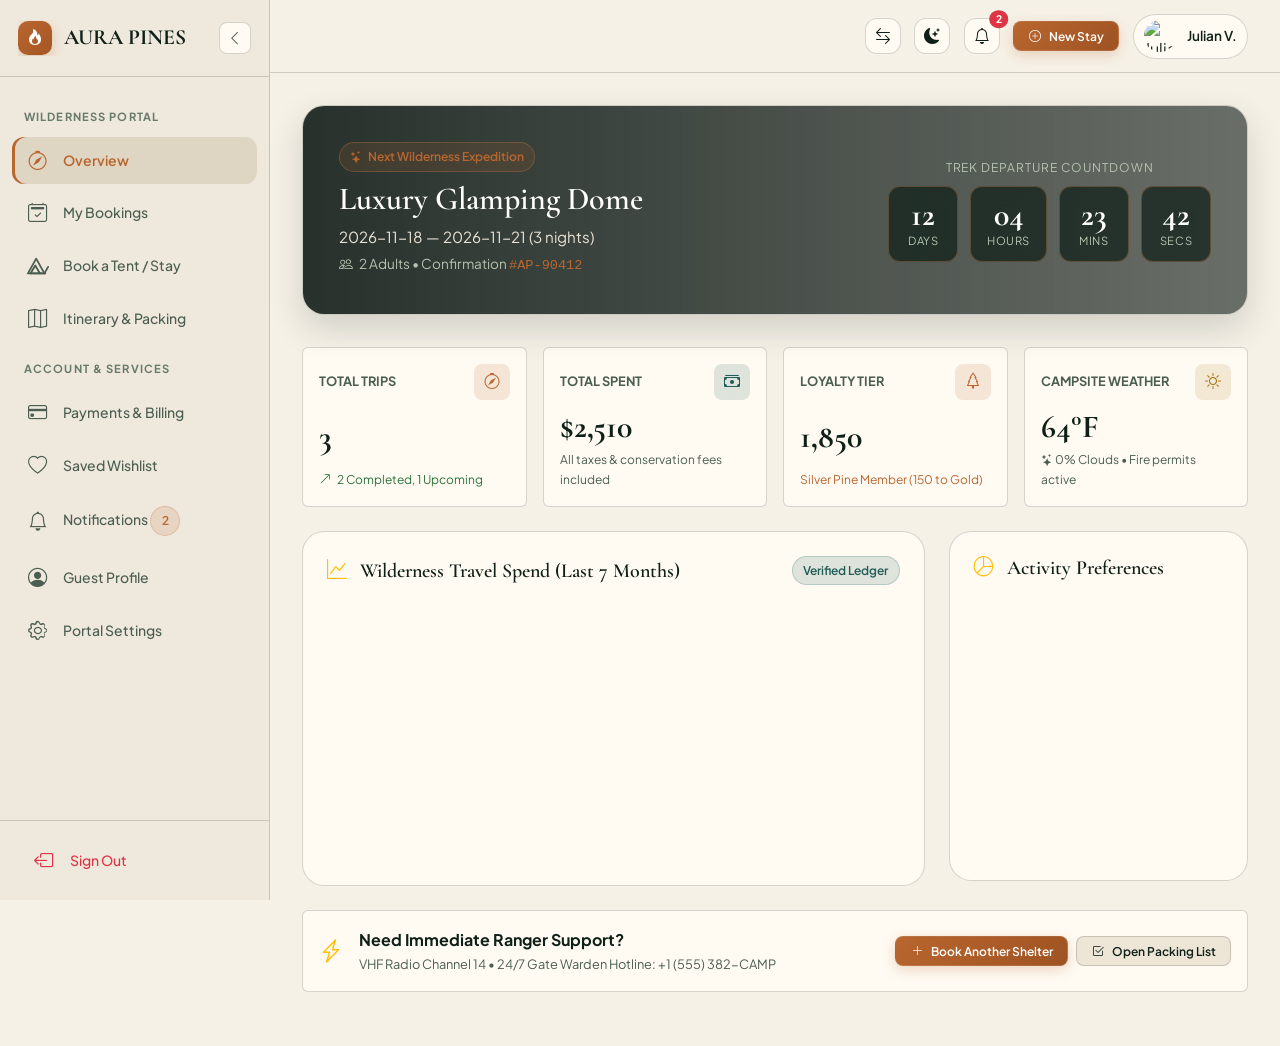
==== dashboard.html @ 2137d822 "first commit" ====
<!DOCTYPE html>
<html lang="en" data-theme="light" dir="ltr">
<head>
  <meta charset="UTF-8">
  <meta name="viewport" content="width=device-width, initial-scale=1.0">
  <title>Guest Portal Dashboard | AURA PINES</title>
  <meta name="description" content="Manage your camp bookings, view real-time campsite weather, customize day-by-day itineraries, track payments and packing checklists.">
  <meta property="og:title" content="Guest Portal Dashboard - AURA PINES">

  <!-- Bootstrap 5.3.3 CSS -->
  <link href="https://cdn.jsdelivr.net/npm/bootstrap@5.3.3/dist/css/bootstrap.min.css" rel="stylesheet">
  <!-- Bootstrap Icons -->
  <link rel="stylesheet" href="https://cdn.jsdelivr.net/npm/bootstrap-icons@1.11.3/font/bootstrap-icons.min.css">
  
  <!-- Chart.js CDN -->
  <script src="https://cdn.jsdelivr.net/npm/chart.js"></script>

  <!-- Custom CSS -->
  <link rel="stylesheet" href="assets/css/variables.css">
  <link rel="stylesheet" href="assets/css/style.css">
  <link rel="stylesheet" href="assets/css/dashboard.css">
</head>
<body>

  <div class="dashboard-layout">
    
    <!-- SIDEBAR -->
    <aside class="dashboard-sidebar" id="dashboardSidebar">
      <div class="sidebar-header">
        <a href="index.html" class="sidebar-brand" title="AURA PINES Wilderness Resort">
          <div class="brand-icon" style="width: 34px; height: 34px; font-size: 1rem; flex-shrink: 0;"><i class="bi bi-fire"></i></div>
          <span>AURA PINES</span>
        </a>
        <div class="d-flex align-items-center gap-1">
          <button class="sidebar-toggle-btn d-none d-lg-flex" id="sidebarToggleBtn" aria-label="Collapse side pane" title="Collapse side pane (Ctrl+B)">
            <i class="bi bi-chevron-left"></i>
          </button>
          <button class="icon-btn-toggle d-lg-none sidebar-mobile-close-btn" aria-label="Close sidebar" title="Close menu" style="width: 32px; height: 32px;">
            <i class="bi bi-x-lg"></i>
          </button>
        </div>
      </div>

      <nav class="sidebar-nav" aria-label="Dashboard navigation">
        <div class="nav-category-label">Wilderness Portal</div>
        <a href="#overview" class="sidebar-link active" data-tab="overview" data-tooltip="Overview">
          <i class="bi bi-compass"></i>
          <span>Overview</span>
        </a>
        <a href="#bookings" class="sidebar-link" data-tab="bookings" data-tooltip="My Bookings">
          <i class="bi bi-calendar2-check"></i>
          <span>My Bookings</span>
        </a>
        <a href="#book-stay" class="sidebar-link" data-tab="book-stay" data-tooltip="Book a Tent / Stay">
          <i class="bi bi-tent"></i>
          <span>Book a Tent / Stay</span>
        </a>
        <a href="#itinerary" class="sidebar-link" data-tab="itinerary" data-tooltip="Itinerary & Packing">
          <i class="bi bi-map"></i>
          <span>Itinerary & Packing</span>
        </a>

        <div class="nav-category-label">Account & Services</div>
        <a href="#payments" class="sidebar-link" data-tab="payments" data-tooltip="Payments & Billing">
          <i class="bi bi-credit-card"></i>
          <span>Payments & Billing</span>
        </a>
        <a href="#wishlist" class="sidebar-link" data-tab="wishlist" data-tooltip="Saved Wishlist">
          <i class="bi bi-heart"></i>
          <span>Saved Wishlist</span>
        </a>
        <a href="#notifications" class="sidebar-link" data-tab="notifications" data-tooltip="Notifications">
          <i class="bi bi-bell"></i>
          <span>Notifications <span class="camp-badge badge-ember ms-auto notif-badge-count">2</span></span>
        </a>
        <a href="#profile" class="sidebar-link" data-tab="profile" data-tooltip="Guest Profile">
          <i class="bi bi-person-circle"></i>
          <span>Guest Profile</span>
        </a>
        <a href="#settings" class="sidebar-link" data-tab="settings" data-tooltip="Portal Settings">
          <i class="bi bi-gear"></i>
          <span>Portal Settings</span>
        </a>
      </nav>

      <div class="sidebar-footer">
        <a href="login.html" class="sidebar-link text-danger" data-tooltip="Sign Out" onclick="if(window.CampStore){window.CampStore.logout();}">
          <i class="bi bi-box-arrow-left"></i>
          <span>Sign Out</span>
        </a>
      </div>
    </aside>

    <!-- Mobile Backdrop Overlay -->
    <div class="sidebar-backdrop d-lg-none" id="sidebarBackdrop"></div>

    <!-- MAIN CONTENT WRAPPER -->
    <div class="dashboard-main">
      
      <!-- TOPBAR -->
      <header class="dashboard-topbar">
        <div class="d-flex align-items-center gap-3">
          <button class="icon-btn-toggle d-lg-none dashboard-mobile-menu-btn" aria-label="Open sidebar menu">
            <i class="bi bi-list"></i>
          </button>
        </div>

        <div class="topbar-actions">
          <button class="icon-btn-toggle rtl-toggle-btn" title="Toggle RTL layout" aria-label="Toggle text direction" style="width: 36px; height: 36px;">
            <i class="bi bi-arrow-left-right"></i>
          </button>
          <button class="icon-btn-toggle theme-toggle-btn" title="Toggle light/dark theme" aria-label="Toggle light or dark theme" style="width: 36px; height: 36px;">
            <i class="bi bi-moon-stars-fill"></i>
          </button>
          <!-- Notifications Popover Dropdown -->
          <div class="topbar-notif-wrapper position-relative">
            <button type="button" class="icon-btn-toggle position-relative" id="topbarNotifBtn" aria-label="Toggle notifications popover" aria-expanded="false" title="Notifications" style="width: 36px; height: 36px;">
              <i class="bi bi-bell"></i>
              <span class="position-absolute top-0 start-100 translate-middle badge rounded-pill bg-danger notif-badge-count" style="font-size: 0.65rem;">2</span>
            </button>

            <!-- Notifications Dropdown Popover Card -->
            <div class="topbar-notif-dropdown" id="topbarNotifDropdown" role="menu" aria-label="Notifications Popover">
              <div class="topbar-notif-header">
                <div class="d-flex align-items-center gap-2">
                  <i class="bi bi-bell text-warning"></i>
                  <strong>Notifications</strong>
                  <span class="badge rounded-pill bg-danger notif-badge-count" style="font-size: 0.65rem;">2</span>
                </div>
                <button type="button" class="topbar-notif-mark-read-btn" id="topbarMarkAllReadBtn" title="Mark all notifications as read">
                  <i class="bi bi-check2-all"></i> Mark read
                </button>
              </div>
              <div class="topbar-notif-body" id="topbarNotifList">
                <!-- Dynamically populated via renderNotifications() -->
              </div>
              <div class="topbar-notif-footer">
                <a href="#notifications" id="topbarViewAllNotifsLink" class="topbar-notif-view-all">
                  <span>View full page alerts</span>
                  <i class="bi bi-arrow-right"></i>
                </a>
              </div>
            </div>
          </div>
          <a href="booking.html" class="btn-camp btn-camp-primary btn-sm d-none d-sm-inline-flex">
            <i class="bi bi-plus-circle"></i> New Stay
          </a>
          
          <div class="user-profile-badge" onclick="document.querySelector('[data-tab=\'profile\']').click();">
            <img src="https://images.unsplash.com/photo-1535713875002-d1d0cf377fde?auto=format&fit=crop&w=150&q=80" alt="Julian Vance">
            <span class="d-none d-md-inline" style="font-size: 0.85rem; font-weight: 600;">Julian V.</span>
          </div>
        </div>
      </header>

      <!-- CONTENT BODY -->
      <main class="dashboard-content-body">
        
        <!-- ========================================== -->
        <!-- TAB 1: OVERVIEW -->
        <!-- ========================================== -->
        <section class="dashboard-tab-panel" id="tab-overview">
          <!-- Upcoming Trip Banner with Countdown (ANIMATED MOVING BACKGROUND) -->
          <div class="trip-countdown-card">
            <div class="hero-bg-animated hero-bg-zoom" style="background-image: url('https://images.unsplash.com/photo-1510312305653-8ed496efae75?auto=format&fit=crop&w=1400&q=80');"></div>
            <div class="trip-countdown-inner">
              <div>
                <span class="camp-badge badge-ember mb-2"><i class="bi bi-stars"></i> Next Wilderness Expedition</span>
                <h2 id="upcomingTripTitle" style="font-family: var(--font-serif); font-size: 2rem; color: #FFF; margin-bottom: 0.35rem;">Luxury Glamping Dome</h2>
                <div id="upcomingTripDates" style="font-size: 0.95rem; color: var(--text-secondary); margin-bottom: 0.25rem;">
                  <i class="bi bi-calendar3 me-1"></i> Nov 18, 2026 — Nov 21, 2026 (3 nights)
                </div>
                <div class="text-muted" style="font-size: 0.85rem; color: #B5C3B0 !important;">
                  <i class="bi bi-people me-1"></i> <span id="upcomingTripGuests">2 Adults</span> • Confirmation <span style="color: var(--accent-primary); font-family: monospace;">#AP-90412</span>
                </div>
              </div>

              <!-- Live Countdown -->
              <div>
                <div class="text-muted" style="font-size: 0.75rem; text-transform: uppercase; color: #B5C3B0 !important; margin-bottom: 0.5rem; letter-spacing: 0.08em; text-align: center;">Trek Departure Countdown</div>
                <div class="countdown-timer-units">
                  <div class="countdown-box">
                    <div class="val" id="cdDays">12</div>
                    <div class="unit">Days</div>
                  </div>
                  <div class="countdown-box">
                    <div class="val" id="cdHours">04</div>
                    <div class="unit">Hours</div>
                  </div>
                  <div class="countdown-box">
                    <div class="val" id="cdMins">23</div>
                    <div class="unit">Mins</div>
                  </div>
                  <div class="countdown-box">
                    <div class="val" id="cdSecs">45</div>
                    <div class="unit">Secs</div>
                  </div>
                </div>
              </div>
            </div>
          </div>

          <!-- Metric Stat Cards -->
          <div class="row g-3 mb-4">
            <div class="col-xl-3 col-sm-6">
              <div class="h-100 p-3 rounded d-flex flex-column justify-content-between" style="background: var(--bg-surface); border: 1px solid var(--border-color); min-height: 124px;">
                <div class="d-flex justify-content-between align-items-center mb-2">
                  <span style="font-size: 0.8rem; color: var(--text-muted); text-transform: uppercase; font-weight: 700;">Total Trips</span>
                  <div style="width: 36px; height: 36px; border-radius: 8px; background: var(--accent-subtle); color: var(--accent-primary); display: flex; align-items: center; justify-content: center;"><i class="bi bi-compass"></i></div>
                </div>
                <div style="font-family: var(--font-serif); font-size: 2rem; font-weight: 700; line-height: 1.2; margin-bottom: 0.25rem;" id="dashTotalTrips">3</div>
                <div style="font-size: 0.75rem; color: var(--state-success);"><i class="bi bi-arrow-up-right me-1"></i> 2 Completed, 1 Upcoming</div>
              </div>
            </div>

            <div class="col-xl-3 col-sm-6">
              <div class="h-100 p-3 rounded d-flex flex-column justify-content-between" style="background: var(--bg-surface); border: 1px solid var(--border-color); min-height: 124px;">
                <div class="d-flex justify-content-between align-items-center mb-2">
                  <span style="font-size: 0.8rem; color: var(--text-muted); text-transform: uppercase; font-weight: 700;">Total Spent</span>
                  <div style="width: 36px; height: 36px; border-radius: 8px; background: var(--accent-secondary-subtle); color: var(--accent-secondary); display: flex; align-items: center; justify-content: center;"><i class="bi bi-cash-stack"></i></div>
                </div>
                <div style="font-family: var(--font-serif); font-size: 2rem; font-weight: 700; line-height: 1.2; margin-bottom: 0.25rem;" id="dashTotalSpent">$2,510</div>
                <div style="font-size: 0.75rem; color: var(--text-muted);">All taxes & conservation fees included</div>
              </div>
            </div>

            <div class="col-xl-3 col-sm-6">
              <div class="h-100 p-3 rounded d-flex flex-column justify-content-between" style="background: var(--bg-surface); border: 1px solid var(--border-color); min-height: 124px;">
                <div class="d-flex justify-content-between align-items-center mb-2">
                  <span style="font-size: 0.8rem; color: var(--text-muted); text-transform: uppercase; font-weight: 700;">Loyalty Tier</span>
                  <div style="width: 36px; height: 36px; border-radius: 8px; background: var(--accent-subtle); color: var(--accent-primary); display: flex; align-items: center; justify-content: center;"><i class="bi bi-tree"></i></div>
                </div>
                <div style="font-family: var(--font-serif); font-size: 2rem; font-weight: 700; line-height: 1.2; margin-bottom: 0.25rem;" id="dashLoyaltyPoints">1,850</div>
                <div style="font-size: 0.75rem; color: var(--accent-primary);">Silver Pine Member (150 to Gold)</div>
              </div>
            </div>

            <div class="col-xl-3 col-sm-6">
              <div class="h-100 p-3 rounded d-flex flex-column justify-content-between" style="background: var(--bg-surface); border: 1px solid var(--border-color); min-height: 124px;">
                <div class="d-flex justify-content-between align-items-center mb-2">
                  <span style="font-size: 0.8rem; color: var(--text-muted); text-transform: uppercase; font-weight: 700;">Campsite Weather</span>
                  <div style="width: 36px; height: 36px; border-radius: 8px; background: var(--state-warning-bg); color: var(--state-warning); display: flex; align-items: center; justify-content: center;"><i class="bi bi-sun"></i></div>
                </div>
                <div style="font-family: var(--font-serif); font-size: 2rem; font-weight: 700; line-height: 1.2; margin-bottom: 0.25rem;">64°F</div>
                <div style="font-size: 0.75rem; color: var(--text-muted);"><i class="bi bi-stars"></i> 0% Clouds • Fire permits active</div>
              </div>
            </div>
          </div>

          <!-- Charts Row -->
          <div class="row g-4 mb-4">
            <div class="col-lg-8">
              <div class="card p-4" style="background: var(--bg-surface); border: 1px solid var(--border-color); border-radius: var(--radius-xl);">
                <div class="d-flex justify-content-between align-items-center mb-3">
                  <h4 style="margin: 0; font-family: var(--font-serif); font-size: 1.25rem;"><i class="bi bi-graph-up me-2 text-warning"></i> Wilderness Travel Spend (Last 7 Months)</h4>
                  <span class="camp-badge badge-teal">Verified Ledger</span>
                </div>
                <div style="position: relative; height: 260px;">
                  <canvas id="spendTrendChart"></canvas>
                </div>
              </div>
            </div>

            <div class="col-lg-4">
              <div class="card p-4" style="background: var(--bg-surface); border: 1px solid var(--border-color); border-radius: var(--radius-xl);">
                <div class="d-flex justify-content-between align-items-center mb-3">
                  <h4 style="margin: 0; font-family: var(--font-serif); font-size: 1.25rem;"><i class="bi bi-pie-chart me-2 text-warning"></i> Activity Preferences</h4>
                </div>
                <div style="position: relative; height: 260px;">
                  <canvas id="activityCategoryChart"></canvas>
                </div>
              </div>
            </div>
          </div>

          <!-- Quick Actions Bar -->
          <div class="ranger-support-card p-3 rounded mb-4 d-flex justify-content-between align-items-center flex-wrap gap-3" style="background: var(--bg-surface); border: 1px solid var(--border-color);">
            <div class="d-flex align-items-center gap-3">
              <i class="bi bi-lightning-charge text-warning" style="font-size: 1.5rem; flex-shrink: 0;"></i>
              <div>
                <strong>Need Immediate Ranger Support?</strong>
                <div style="font-size: 0.8rem; color: var(--text-muted);">VHF Radio Channel 14 • 24/7 Gate Warden Hotline: +1 (555) 382-CAMP</div>
              </div>
            </div>
            <div class="ranger-support-actions d-flex flex-wrap gap-2">
              <a href="booking.html" class="btn-camp btn-camp-primary btn-sm"><i class="bi bi-plus-lg"></i> Book Another Shelter</a>
              <button class="btn-camp btn-camp-secondary btn-sm" onclick="document.querySelector('[data-tab=\'itinerary\']').click();"><i class="bi bi-check2-square"></i> Open Packing List</button>
            </div>
          </div>
        </section>

        <!-- ========================================== -->
        <!-- TAB 2: MY BOOKINGS -->
        <!-- ========================================== -->
        <section class="dashboard-tab-panel" id="tab-bookings" style="display: none;">
          <div class="d-flex justify-content-between align-items-center flex-wrap gap-3 mb-4">
            <div>
              <h3 style="font-family: var(--font-serif); margin-bottom: 0.25rem;">Wilderness Reservations</h3>
              <p style="color: var(--text-muted); font-size: 0.85rem; margin: 0;">Search, inspect, modify dates or download official tax invoices.</p>
            </div>
            <a href="booking.html" class="btn-camp btn-camp-primary btn-sm">
              <i class="bi bi-plus-circle"></i> Reserve New Stay
            </a>
          </div>

          <!-- Filter Toolbar -->
          <div class="p-3 mb-4 rounded d-flex justify-content-between align-items-center flex-wrap gap-3" style="background: var(--bg-surface); border: 1px solid var(--border-color);">
            <div class="d-flex gap-2 align-items-center flex-grow-1" style="max-width: 400px;">
              <input type="text" id="bookingSearchInput" class="search-field-input" placeholder="Search by Booking ID or Stay name...">
            </div>
            <div class="d-flex align-items-center gap-2">
              <label for="bookingStatusFilter" style="font-size: 0.8rem; color: var(--text-muted);">Status:</label>
              <select id="bookingStatusFilter" class="search-field-input" style="width: auto;">
                <option value="all">All Statuses</option>
                <option value="Upcoming">Upcoming</option>
                <option value="Confirmed">Confirmed</option>
                <option value="Completed">Completed</option>
                <option value="Cancelled">Cancelled</option>
              </select>
            </div>
          </div>

          <!-- Table Container -->
          <div class="camp-table-wrapper camp-table-responsive">
            <table class="camp-data-table">
              <thead>
                <tr>
                  <th>Booking ID</th>
                  <th>Stay & Shelter</th>
                  <th>Dates</th>
                  <th>Amount</th>
                  <th>Status</th>
                  <th>Actions</th>
                </tr>
              </thead>
              <tbody id="bookingsTableBody">
                <!-- Dynamically populated from LocalStorage via dashboard.js -->
              </tbody>
            </table>
          </div>
        </section>

        <!-- ========================================== -->
        <!-- TAB 3: BOOK A TENT / STAY (INLINE CATALOG) -->
        <!-- ========================================== -->
        <section class="dashboard-tab-panel" id="tab-book-stay" style="display: none;">
          <div class="mb-4">
            <h3 style="font-family: var(--font-serif); margin-bottom: 0.25rem;">Book a Tent or Wilderness Activity</h3>
            <p style="color: var(--text-muted); font-size: 0.85rem;">Reserve directly within your guest portal with instant account association.</p>
          </div>

          <div class="row g-4">
            <div class="col-md-6 col-lg-4">
              <div class="camp-card h-100">
                <div class="camp-card-media">
                  <img src="https://images.unsplash.com/photo-1587061949409-02df41d5e562?auto=format&fit=crop&w=800&q=80" alt="Glamping Dome" width="800" height="500" loading="lazy" decoding="async">
                </div>
                <div class="camp-card-body">
                  <div class="camp-card-top-bar">
                    <span class="camp-badge badge-ember card-badge-top">Top Stargazing</span>
                  </div>
                  <h4 class="camp-card-title">Luxury Glamping Dome</h4>
                  <p class="camp-card-desc">Clear celestial ceiling, heated mattress, ensuite washroom.</p>
                  <div class="camp-card-footer mt-auto">
                    <div class="price-tag">
                      <span class="price-tag-value">$280</span>
                      <span class="price-tag-period">per night</span>
                    </div>
                    <a href="booking.html?stayType=glamping-dome" class="btn-camp btn-camp-primary btn-sm w-100">Instant Book</a>
                  </div>
                </div>
              </div>
            </div>

            <div class="col-md-6 col-lg-4">
              <div class="camp-card h-100">
                <div class="camp-card-media">
                  <img src="https://images.unsplash.com/photo-1520250497591-112f2f40a3f4?auto=format&fit=crop&w=800&q=80" alt="Treehouse" width="800" height="500" loading="lazy" decoding="async">
                </div>
                <div class="camp-card-body">
                  <div class="camp-card-top-bar">
                    <span class="camp-badge badge-teal card-badge-top">Elevated Luxury</span>
                  </div>
                  <h4 class="camp-card-title">Canopy Pine Treehouse</h4>
                  <p class="camp-card-desc">Perched 22 feet above forest floor with private cedar soak tub.</p>
                  <div class="camp-card-footer mt-auto">
                    <div class="price-tag">
                      <span class="price-tag-value">$380</span>
                      <span class="price-tag-period">per night</span>
                    </div>
                    <a href="booking.html?stayType=treehouse" class="btn-camp btn-camp-primary btn-sm w-100">Instant Book</a>
                  </div>
                </div>
              </div>
            </div>

            <div class="col-md-6 col-lg-4">
              <div class="camp-card h-100">
                <div class="camp-card-media">
                  <img src="https://images.unsplash.com/photo-1496545672447-f699b503d270?auto=format&fit=crop&w=800&q=80" alt="Safari Tent" width="800" height="500" loading="lazy" decoding="async">
                </div>
                <div class="camp-card-body">
                  <div class="camp-card-top-bar">
                    <span class="camp-badge badge-teal card-badge-top">Classic</span>
                  </div>
                  <h4 class="camp-card-title">Safari Canvas Tent</h4>
                  <p class="camp-card-desc">Elevated cedar deck, wool rugs, queen bed, private fire pit.</p>
                  <div class="camp-card-footer mt-auto">
                    <div class="price-tag">
                      <span class="price-tag-value">$175</span>
                      <span class="price-tag-period">per night</span>
                    </div>
                    <a href="booking.html?stayType=safari-tent" class="btn-camp btn-camp-primary btn-sm w-100">Instant Book</a>
                  </div>
                </div>
              </div>
            </div>
          </div>
        </section>

        <!-- ========================================== -->
        <!-- TAB 4: ITINERARY & PACKING CHECKLIST -->
        <!-- ========================================== -->
        <section class="dashboard-tab-panel" id="tab-itinerary" style="display: none;">
          <div class="d-flex justify-content-between align-items-center flex-wrap gap-3 mb-4">
            <div>
              <h3 style="font-family: var(--font-serif); margin-bottom: 0.25rem;">Trip Itinerary & Packing Checklist</h3>
              <p style="color: var(--text-muted); font-size: 0.85rem; margin: 0;">Interactive schedule for Reservation #AP-90412. Reorder activities, check off packing items.</p>
            </div>
            <button id="btnPrintItinerary" class="btn-camp btn-camp-secondary btn-sm">
              <i class="bi bi-printer"></i> Print / Export Itinerary
            </button>
          </div>

          <div class="row g-4">
            <!-- Left: Interactive Day-by-Day Timeline -->
            <div class="col-lg-7">
              <h4 style="font-size: 1.15rem; margin-bottom: 1rem;"><i class="bi bi-calendar3 me-2 text-warning"></i> Day-by-Day Wilderness Schedule</h4>
              <div id="dashboardItineraryContainer">
                <!-- Dynamically populated from LocalStorage via dashboard.js -->
              </div>
            </div>

            <!-- Right: Interactive Packing Checklist -->
            <div class="col-lg-5">
              <div class="card p-4" style="background: var(--bg-surface); border: 1px solid var(--border-color); border-radius: var(--radius-xl);">
                <div class="d-flex justify-content-between align-items-center mb-3">
                  <h4 style="margin: 0; font-size: 1.15rem;"><i class="bi bi-check2-all text-success me-1"></i> Gear & Packing List</h4>
                  <span class="camp-badge badge-teal">Saved Live</span>
                </div>
                <p style="font-size: 0.8rem; color: var(--text-muted); margin-bottom: 1rem;">Tap items to check them off as you pack. Check states persist in LocalStorage.</p>

                <div id="packingChecklistContainer" class="mb-3">
                  <!-- Checkboxes populated via JS -->
                </div>

                <!-- Add Custom Item Form -->
                <form id="addChecklistForm" class="d-flex gap-2">
                  <input type="text" id="newChecklistInput" placeholder="Add custom gear item..." class="search-field-input" style="font-size: 0.85rem;" required>
                  <select id="newChecklistCat" class="search-field-input" style="width: 100px; font-size: 0.85rem;">
                    <option value="Gear">Gear</option>
                    <option value="Clothing">Clothing</option>
                    <option value="Food">Food</option>
                  </select>
                  <button type="submit" class="btn-camp btn-camp-primary btn-sm" style="flex-shrink: 0;"><i class="bi bi-plus-lg"></i></button>
                </form>
              </div>
            </div>
          </div>
        </section>

        <!-- ========================================== -->
        <!-- TAB 5: PAYMENTS & BILLING -->
        <!-- ========================================== -->
        <section class="dashboard-tab-panel" id="tab-payments" style="display: none;">
          <div class="mb-4">
            <h3 style="font-family: var(--font-serif); margin-bottom: 0.25rem;">Payments & Transaction Ledger</h3>
            <p style="color: var(--text-muted); font-size: 0.85rem;">View payment receipts, manage saved payment cards, and verify balances.</p>
          </div>

          <div class="row g-3 g-md-4 mb-4">
            <div class="col-md-4">
              <div class="h-100 p-3 p-md-4 rounded d-flex flex-column justify-content-between" style="background: var(--bg-surface); border: 1px solid var(--border-color); min-height: 104px;">
                <span style="font-size: 0.775rem; color: var(--text-muted); text-transform: uppercase; font-weight: 700; letter-spacing: 0.05em;">Total Paid to Date</span>
                <div style="font-family: var(--font-serif); font-size: 1.85rem; font-weight: 700; color: var(--state-success); line-height: 1.2; display: flex; align-items: center; min-height: 2.25rem; margin-top: 0.35rem;">$2,510.00</div>
              </div>
            </div>
            <div class="col-md-4">
              <div class="h-100 p-3 p-md-4 rounded d-flex flex-column justify-content-between" style="background: var(--bg-surface); border: 1px solid var(--border-color); min-height: 104px;">
                <span style="font-size: 0.775rem; color: var(--text-muted); text-transform: uppercase; font-weight: 700; letter-spacing: 0.05em;">Outstanding Due Balance</span>
                <div style="font-family: var(--font-serif); font-size: 1.85rem; font-weight: 700; color: var(--text-primary); line-height: 1.2; display: flex; align-items: center; min-height: 2.25rem; margin-top: 0.35rem;">$0.00</div>
              </div>
            </div>
            <div class="col-md-4">
              <div class="h-100 p-3 p-md-4 rounded d-flex flex-column justify-content-between" style="background: var(--bg-surface); border: 1px solid var(--border-color); min-height: 104px;">
                <span style="font-size: 0.775rem; color: var(--text-muted); text-transform: uppercase; font-weight: 700; letter-spacing: 0.05em;">Refund Protection</span>
                <div class="d-flex align-items-center gap-2" style="font-family: var(--font-serif); font-size: 1.6rem; font-weight: 700; color: var(--state-success); line-height: 1.2; display: flex; align-items: center; min-height: 2.25rem; margin-top: 0.35rem;">
                  <i class="bi bi-shield-check text-success" style="font-size: 1.6rem;"></i> <span>Active Policy</span>
                </div>
              </div>
            </div>
          </div>

          <!-- Desktop & Tablet Transaction Ledger Table (>= 768px) -->
          <div class="camp-table-wrapper camp-table-responsive mb-4 d-none d-md-block">
            <table class="camp-data-table">
              <thead>
                <tr>
                  <th>Transaction ID</th>
                  <th>Date</th>
                  <th>Description</th>
                  <th>Payment Method</th>
                  <th>Amount</th>
                  <th>Status</th>
                  <th>Action</th>
                </tr>
              </thead>
              <tbody id="transactionsTableBody">
                <!-- Dynamically populated from JS -->
              </tbody>
            </table>
          </div>

          <!-- Mobile Responsive Transaction Ledger Cards (< 768px) -->
          <div class="d-md-none mb-4" id="transactionsMobileList">
            <!-- Dynamically populated from JS with full details -->
          </div>

          <!-- Saved Payment Methods -->
          <h4 style="font-size: 1.15rem; margin-bottom: 1rem;"><i class="bi bi-credit-card-2-front me-2 text-warning"></i> Saved Payment Methods</h4>
          <div class="row g-3">
            <div class="col-md-6 col-lg-4">
              <div class="h-100 p-3 rounded d-flex justify-content-between align-items-center" style="background: var(--bg-surface); border: 1px solid var(--border-color); min-height: 76px;">
                <div class="d-flex align-items-center gap-3">
                  <i class="bi bi-credit-card text-warning" style="font-size: 1.5rem;"></i>
                  <div>
                    <strong>Visa ending 4242</strong>
                    <div style="font-size: 0.75rem; color: var(--text-muted);">Expires 08/28 • Default</div>
                  </div>
                </div>
                <span class="camp-badge badge-teal">Primary</span>
              </div>
            </div>
            <div class="col-md-6 col-lg-4">
              <div class="h-100 p-3 rounded d-flex justify-content-between align-items-center" style="background: var(--bg-surface); border: 1px solid var(--border-color); min-height: 76px;">
                <div class="d-flex align-items-center gap-3">
                  <i class="bi bi-credit-card text-info" style="font-size: 1.5rem;"></i>
                  <div>
                    <strong>Mastercard ending 8812</strong>
                    <div style="font-size: 0.75rem; color: var(--text-muted);">Expires 11/27</div>
                  </div>
                </div>
                <button class="btn-camp btn-camp-ghost btn-sm" onclick="showToast('Demo card updated', 'info');"><i class="bi bi-trash"></i></button>
              </div>
            </div>
          </div>
        </section>

        <!-- ========================================== -->
        <!-- TAB 6: WISHLIST -->
        <!-- ========================================== -->
        <section class="dashboard-tab-panel" id="tab-wishlist" style="display: none;">
          <div class="mb-4">
            <h3 style="font-family: var(--font-serif); margin-bottom: 0.25rem;">Saved Wilderness Wishlist</h3>
            <p style="color: var(--text-muted); font-size: 0.85rem;">Stays and activities you've favorited for upcoming retreats.</p>
          </div>

          <div class="row g-4" id="dashboardWishlistGrid">
            <!-- Dynamically populated from JS -->
          </div>
        </section>

        <!-- ========================================== -->
        <!-- TAB 7: NOTIFICATIONS -->
        <!-- ========================================== -->
        <section class="dashboard-tab-panel" id="tab-notifications" style="display: none;">
          <div class="d-flex justify-content-between align-items-center flex-wrap gap-2 mb-4">
            <div>
              <h3 style="font-family: var(--font-serif); margin-bottom: 0.25rem;">Ranger Alerts & Camp Updates</h3>
              <p style="color: var(--text-muted); font-size: 0.85rem; margin: 0;">Stay informed about local weather forecasts, campfire gatherings, and trail safety.</p>
            </div>
            <button id="btnMarkAllNotifsRead" class="btn-camp btn-camp-secondary btn-sm">
              <i class="bi bi-check2-all"></i> Mark All as Read
            </button>
          </div>

          <div id="dashboardNotificationsList">
            <!-- Populated via JS -->
          </div>
        </section>

        <!-- ========================================== -->
        <!-- TAB 8: GUEST PROFILE -->
        <!-- ========================================== -->
        <section class="dashboard-tab-panel" id="tab-profile" style="display: none;">
          <div class="mb-4">
            <h3 style="font-family: var(--font-serif); margin-bottom: 0.25rem;">Guest Profile & Preferences</h3>
            <p style="color: var(--text-muted); font-size: 0.85rem;">Manage your contact details, dietary requirements, and wilderness emergency contacts.</p>
          </div>

          <div class="card p-4" style="background: var(--bg-surface); border: 1px solid var(--border-color); border-radius: var(--radius-xl); max-width: 720px;">
            <div class="d-flex align-items-center gap-3 mb-4 pb-3 border-bottom">
              <img src="https://images.unsplash.com/photo-1535713875002-d1d0cf377fde?auto=format&fit=crop&w=150&q=80" alt="Avatar" style="width: 64px; height: 64px; border-radius: 50%; object-fit: cover; border: 2px solid var(--accent-primary);">
              <div>
                <h4 style="margin: 0;">Julian Vance</h4>
                <div style="font-size: 0.8rem; color: var(--text-muted);">Silver Pine Member (1,850 Loyalty Points)</div>
              </div>
            </div>

            <form id="userProfileForm" novalidate>
              <div class="row g-3 mb-3">
                <div class="col-md-6">
                  <label for="profName" class="search-field-label mb-1">Full Legal Name</label>
                  <input type="text" id="profName" data-type="name" class="search-field-input" pattern="^[a-zA-ZÀ-ÿ\s'\-]{2,50}$" title="Letters and spaces only (no numbers or symbols)" autocomplete="name" required>
                </div>
                <div class="col-md-6">
                  <label for="profEmail" class="search-field-label mb-1">Email Address</label>
                  <input type="email" id="profEmail" data-type="email" class="search-field-input" autocomplete="email" required>
                </div>
              </div>

              <div class="row g-3 mb-3">
                <div class="col-md-6">
                  <label for="profPhone" class="search-field-label mb-1">Mobile Phone Number</label>
                  <input type="tel" id="profPhone" data-type="phone" class="search-field-input" pattern="^[\d+\s\-()]{7,20}$" title="Digits and phone symbols only (no letters)" autocomplete="tel" required>
                </div>
                <div class="col-md-6">
                  <label for="profEmer" class="search-field-label mb-1">Emergency Contact & Relationship</label>
                  <input type="text" id="profEmer" data-type="emergency" class="search-field-input" placeholder="Elena Vance (+1 555-902-1849)" title="Emergency contact name and phone number" required>
                </div>
              </div>

              <div class="mb-4">
                <label for="profDiet" class="search-field-label mb-1">Dietary Requirements / Allergies</label>
                <input type="text" id="profDiet" data-type="dietary" class="search-field-input" placeholder="e.g. Gluten-Free, Vegan, Dairy-Free" title="Dietary terms only (letters, spaces, hyphens, commas)">
              </div>

              <button type="submit" class="btn-camp btn-camp-primary">
                <i class="bi bi-save"></i> Save Profile Preferences
              </button>
            </form>
          </div>
        </section>

        <!-- ========================================== -->
        <!-- TAB 9: SETTINGS -->
        <!-- ========================================== -->
        <section class="dashboard-tab-panel" id="tab-settings" style="display: none;">
          <div class="mb-4">
            <h3 style="font-family: var(--font-serif); margin-bottom: 0.25rem;">Portal Preferences & Diagnostics</h3>
            <p style="color: var(--text-muted); font-size: 0.85rem;">Customize layout appearance, text direction, and local storage state.</p>
          </div>

          <div class="card p-4 mb-4" style="background: var(--bg-surface); border: 1px solid var(--border-color); border-radius: var(--radius-xl); max-width: 720px;">
            <h5 style="margin-bottom: 1rem;"><i class="bi bi-palette me-2 text-warning"></i> Display & Theme</h5>
            <div class="d-flex justify-content-between align-items-center py-2 border-bottom">
              <div>
                <strong>Theme Mode</strong>
                <div style="font-size: 0.8rem; color: var(--text-muted);">Toggle between Midnight Pine (Dark) and Warm Parchment (Light)</div>
              </div>
              <button class="btn-camp btn-camp-secondary btn-sm theme-toggle-btn">Toggle Theme</button>
            </div>

            <div class="d-flex justify-content-between align-items-center py-2 border-bottom">
              <div>
                <strong>Layout Direction (RTL)</strong>
                <div style="font-size: 0.8rem; color: var(--text-muted);">Switch between Left-to-Right and Right-to-Left (Arabic / Hebrew)</div>
              </div>
              <button class="btn-camp btn-camp-secondary btn-sm rtl-toggle-btn"><i class="bi bi-arrow-left-right me-1"></i> Toggle RTL</button>
            </div>

            <div class="d-flex justify-content-between align-items-center py-2">
              <div>
                <strong>Ranger Weather SMS Alerts</strong>
                <div style="font-size: 0.8rem; color: var(--text-muted);">Receive severe mountain weather warnings on your mobile device</div>
              </div>
              <div class="form-check form-switch">
                <input class="form-check-input" type="checkbox" checked style="accent-color: var(--accent-primary); width: 40px; height: 20px;">
              </div>
            </div>
          </div>

          <!-- Reset Demo Data -->
          <div class="card p-4" style="background: var(--bg-surface); border: 1px solid var(--state-danger-bg); border-radius: var(--radius-xl); max-width: 720px;">
            <h5 style="color: var(--state-danger); margin-bottom: 0.5rem;"><i class="bi bi-arrow-counterclockwise me-2"></i> Reset Demo Data</h5>
            <p style="font-size: 0.85rem; color: var(--text-muted); margin-bottom: 1rem;">
              Restore all mock reservations, transactions, checklist items, and profile details to initial factory defaults.
            </p>
            <div>
              <button type="button" id="btnResetDemoData" class="btn-camp btn-camp-outline btn-sm" style="color: var(--state-danger); border-color: var(--state-danger);">
                Reset All LocalStorage Data
              </button>
            </div>
          </div>
        </section>

      </main>

    </div>
  </div>

  <!-- BOOKING DETAILS MODAL -->
  <div class="modal fade" id="bookingDetailsModal" tabindex="-1" aria-hidden="true">
    <div class="modal-dialog modal-dialog-centered">
      <div class="modal-content" style="background: var(--bg-surface); border: 1px solid var(--border-color); color: var(--text-primary); border-radius: var(--radius-xl);">
        <div class="modal-header" style="border-bottom: 1px solid var(--border-color);">
          <h4 class="modal-title">Reservation Details</h4>
          <button type="button" class="btn-close" data-bs-dismiss="modal" aria-label="Close"></button>
        </div>
        <div class="modal-body" id="bookingDetailsModalContent" style="padding: 1.5rem;">
          <!-- Dynamically injected -->
        </div>
        <div class="modal-footer" style="border-top: 1px solid var(--border-color);">
          <button type="button" class="btn-camp btn-camp-secondary" data-bs-dismiss="modal">Close</button>
        </div>
      </div>
    </div>
  </div>

  <!-- CANCEL BOOKING CONFIRMATION MODAL -->
  <div class="modal fade" id="cancelBookingModal" tabindex="-1" aria-hidden="true">
    <div class="modal-dialog modal-dialog-centered">
      <div class="modal-content" style="background: var(--bg-surface); border: 1px solid var(--state-danger-bg); color: var(--text-primary); border-radius: var(--radius-xl);">
        <div class="modal-header" style="border-bottom: 1px solid var(--border-color);">
          <h4 class="modal-title text-danger"><i class="bi bi-exclamation-triangle me-2"></i> Cancel Reservation?</h4>
          <button type="button" class="btn-close" data-bs-dismiss="modal" aria-label="Close"></button>
        </div>
        <div class="modal-body" style="padding: 1.5rem;">
          <p>Are you sure you want to cancel this reservation? If cancelled more than 7 days prior to check-in, you will receive a 100% full refund to your original payment method.</p>
          <div class="p-3 rounded" style="background: var(--bg-elevated); font-size: 0.85rem; color: var(--text-muted);">
            Refund processing time: 3-5 business days.
          </div>
        </div>
        <div class="modal-footer" style="border-top: 1px solid var(--border-color);">
          <button type="button" class="btn-camp btn-camp-secondary" data-bs-dismiss="modal">Keep Reservation</button>
          <button type="button" class="btn-camp btn-camp-primary" id="btnConfirmCancelBooking" style="background: var(--state-danger); border-color: var(--state-danger);">
            Confirm Cancellation
          </button>
        </div>
      </div>
    </div>
  </div>

  <!-- SCRIPTS -->
  <script src="https://cdn.jsdelivr.net/npm/bootstrap@5.3.3/dist/js/bootstrap.bundle.min.js"></script>
  <script src="assets/js/images-config.js"></script>
  <script src="assets/js/store.js"></script>
  <script src="assets/js/main.js"></script>
  <script src="assets/js/dashboard.js"></script>
</body>
</html>
---- assets/css/variables.css ----
/**
 * AURA PINES - Camping Ground & Adventure Camp
 * Design Tokens & Theme Variables: Midnight Pine & Ember
 * Includes Dark Mode (Default), Light Mode, RTL Logical Tokens & Typography Scale
 */

@import url('https://fonts.googleapis.com/css2?family=Cormorant+Garamond:ital,wght@0,400;0,500;0,600;0,700;1,400;1,600&family=Plus+Jakarta+Sans:wght@300;400;500;600;700;800&display=swap');

:root {
  /* Font Families */
  --font-serif: 'Cormorant Garamond', Georgia, serif;
  --font-sans: 'Plus Jakarta Sans', system-ui, -apple-system, BlinkMacSystemFont, 'Segoe UI', Roboto, sans-serif;

  /* Typography Scale */
  --fs-xs: 0.75rem;    /* 12px */
  --fs-sm: 0.875rem;   /* 14px */
  --fs-base: 1rem;     /* 16px */
  --fs-md: 1.125rem;   /* 18px */
  --fs-lg: 1.25rem;    /* 20px */
  --fs-xl: 1.5rem;     /* 24px */
  --fs-2xl: 1.875rem;  /* 30px */
  --fs-3xl: 2.25rem;   /* 36px */
  --fs-4xl: 3rem;      /* 48px */
  --fs-5xl: 3.75rem;   /* 60px */
  --fs-display: 4.5rem;/* 72px */

  /* Border Radii */
  --radius-sm: 8px;
  --radius-md: 12px;
  --radius-lg: 16px;
  --radius-xl: 22px;
  --radius-full: 9999px;

  /* Transitions */
  --transition-fast: 180ms cubic-bezier(0.4, 0, 0.2, 1);
  --transition-normal: 280ms cubic-bezier(0.4, 0, 0.2, 1);
  --transition-smooth: 420ms cubic-bezier(0.16, 1, 0.3, 1);

  /* Shadows (Dark baseline) */
  --shadow-sm: 0 2px 8px rgba(0, 0, 0, 0.35);
  --shadow-md: 0 6px 20px rgba(0, 0, 0, 0.45);
  --shadow-lg: 0 14px 36px rgba(0, 0, 0, 0.55);
  --shadow-glow: 0 0 35px rgba(210, 130, 74, 0.28);
  --shadow-teal: 0 0 25px rgba(79, 143, 138, 0.22);
}

/* ============================================================
   LIGHT MODE (DEFAULT) - "Warm Parchment & Linen"
   ============================================================ */
:root,
[data-theme="light"] {
  --bg-app: #F6F1E7;               /* Warm Parchment */
  --bg-surface: #FFFBF3;           /* Crisp Linen */
  --bg-elevated: #EDE5D5;
  --bg-glass: rgba(255, 251, 243, 0.94);
  --bg-overlay: rgba(246, 241, 231, 0.92);

  --border-color: rgba(18, 38, 29, 0.18);
  --border-focus: rgba(185, 102, 47, 0.85);
  --border-subtle: rgba(18, 38, 29, 0.10);

  --accent-primary: #B9662F;       /* Ember Copper adjusted for AA */
  --accent-hover: #9E5322;
  --accent-subtle: rgba(185, 102, 47, 0.15);
  --accent-glow: rgba(185, 102, 47, 0.25);

  --accent-secondary: #225C57;     /* Glacier Teal deep for light mode */
  --accent-secondary-hover: #17423F;
  --accent-secondary-subtle: rgba(34, 92, 87, 0.15);

  --text-primary: #0F2018;         /* High-contrast Deep Pine */
  --text-secondary: #25392F;       /* Rich Dark Pine */
  --text-muted: #4B5E51;           /* Crisp Sage Stone (high contrast > 5:1 on #FFFBF3) */
  --text-dim: #677A6C;

  --placeholder-color: #6C7F72;

  --state-success: #2E733D;
  --state-success-bg: rgba(46, 115, 61, 0.14);
  --state-warning: #A3710E;
  --state-warning-bg: rgba(163, 113, 14, 0.14);
  --state-danger: #B53E30;
  --state-danger-bg: rgba(181, 62, 48, 0.14);
  --state-info: #225C57;

  --shadow-sm: 0 2px 8px rgba(18, 38, 29, 0.08);
  --shadow-md: 0 6px 20px rgba(18, 38, 29, 0.12);
  --shadow-lg: 0 14px 34px rgba(18, 38, 29, 0.16);
  --shadow-glow: 0 0 30px rgba(185, 102, 47, 0.2);
  --shadow-teal: 0 0 20px rgba(34, 92, 87, 0.16);

  --nav-bg: rgba(246, 241, 231, 0.95);
  --card-gradient: linear-gradient(145deg, #FFFBF3, #F6F1E7);
  --hero-overlay: linear-gradient(180deg, rgba(11, 22, 18, 0.65) 0%, rgba(11, 22, 18, 0.90) 80%, rgba(11, 22, 18, 0.98) 100%);
  --sidebar-bg: #EFE8DC;
  --sidebar-active: #DFD5C3;

  --btn-close-filter: none;

  color-scheme: light;
}

/* ============================================================
   DARK MODE - "Midnight Pine & Ember"
   ============================================================ */
[data-theme="dark"] {
  --bg-app: #0B1612;               /* Midnight Pine */
  --bg-surface: #12221B;           /* Deep Spruce */
  --bg-elevated: #1A2E25;          /* Forest Shadow */
  --bg-glass: rgba(18, 34, 27, 0.88);
  --bg-overlay: rgba(11, 22, 18, 0.90);

  --border-color: rgba(169, 184, 160, 0.22); /* Moss Mist */
  --border-focus: rgba(210, 130, 74, 0.75);
  --border-subtle: rgba(169, 184, 160, 0.12);

  --accent-primary: #D2824A;       /* Ember Copper */
  --accent-hover: #E39A5E;         /* Burnished Amber */
  --accent-subtle: rgba(210, 130, 74, 0.18);
  --accent-glow: rgba(210, 130, 74, 0.38);

  --accent-secondary: #4F8F8A;     /* Glacier Teal */
  --accent-secondary-hover: #62A49F;
  --accent-secondary-subtle: rgba(79, 143, 138, 0.20);

  --text-primary: #F4EFE6;         /* Bright Moonstone Sand */
  --text-secondary: #DDD5C5;       /* Warm Sand */
  --text-muted: #B5C3B0;           /* Crisp Lichen Sage (high contrast > 5:1 on #12221B) */
  --text-dim: #8E9F8B;

  --placeholder-color: #7E9080;

  --state-success: #7FB58A;
  --state-success-bg: rgba(127, 181, 138, 0.18);
  --state-warning: #E6B65C;
  --state-warning-bg: rgba(230, 182, 92, 0.18);
  --state-danger: #D96958;
  --state-danger-bg: rgba(217, 105, 88, 0.18);
  --state-info: #4F8F8A;

  --shadow-sm: 0 2px 8px rgba(0, 0, 0, 0.35);
  --shadow-md: 0 6px 20px rgba(0, 0, 0, 0.45);
  --shadow-lg: 0 14px 36px rgba(0, 0, 0, 0.55);
  --shadow-glow: 0 0 35px rgba(210, 130, 74, 0.28);
  --shadow-teal: 0 0 25px rgba(79, 143, 138, 0.22);

  --nav-bg: rgba(11, 22, 18, 0.92);
  --card-gradient: linear-gradient(145deg, rgba(26, 46, 37, 0.75), rgba(18, 34, 27, 0.98));
  --hero-overlay: linear-gradient(180deg, rgba(11, 22, 18, 0.50) 0%, rgba(11, 22, 18, 0.88) 75%, #0B1612 100%);
  --sidebar-bg: #0E1D17;
  --sidebar-active: #182C23;

  --btn-close-filter: invert(1) grayscale(100%) brightness(200%);

  color-scheme: dark;
}

/* ============================================================
   RTL CONFIGURATION & LOGICAL PROPERTIES
   Ensures layout flips seamlessly and all punctuation marks
   (. ? ! : ; etc.) remain firmly on the right side of text.
   ============================================================ */
[dir="rtl"] {
  direction: rtl;
  text-align: right;
}

[dir="rtl"] p,
[dir="rtl"] h1,
[dir="rtl"] h2,
[dir="rtl"] h3,
[dir="rtl"] h4,
[dir="rtl"] h5,
[dir="rtl"] h6,
[dir="rtl"] li,
[dir="rtl"] blockquote,
[dir="rtl"] .section-desc,
[dir="rtl"] .section-title,
[dir="rtl"] .hero-headline,
[dir="rtl"] .hero-lead,
[dir="rtl"] .testimonial-quote,
[dir="rtl"] .camp-card-desc,
[dir="rtl"] .camp-card-title,
[dir="rtl"] .amenity-desc,
[dir="rtl"] .amenity-title,
[dir="rtl"] .timeline-card p,
[dir="rtl"] .timeline-card h4,
[dir="rtl"] .accordion-button,
[dir="rtl"] .accordion-body,
[dir="rtl"] .modal-body,
[dir="rtl"] .camp-toast,
[dir="rtl"] .footer-links a {
  unicode-bidi: plaintext;
  text-align: right;
}

/* Explicitly centered elements */
[dir="rtl"] .text-center,
[dir="rtl"] .text-center p,
[dir="rtl"] .text-center h1,
[dir="rtl"] .text-center h2,
[dir="rtl"] .text-center h3,
[dir="rtl"] .text-center .section-desc,
[dir="rtl"] .text-center .section-title,
[dir="rtl"] .text-center .section-badge,
[dir="rtl"] .amenity-card,
[dir="rtl"] .amenity-card p,
[dir="rtl"] .amenity-card h4,
[dir="rtl"] .stat-item,
[dir="rtl"] .stat-item *,
[dir="rtl"] .camp-footer .footer-bottom,
[dir="rtl"] .page-hero-animated,
[dir="rtl"] .page-hero-animated * {
  text-align: center !important;
  unicode-bidi: plaintext;
}

[dir="rtl"] .text-start {
  text-align: right !important;
}

[dir="rtl"] .text-end {
  text-align: left !important;
}

[dir="rtl"] .rtl-mirror {
  transform: scaleX(-1);
}

[dir="rtl"] .dropdown-menu {
  text-align: right;
}
---- assets/css/style.css ----
/**
 * AURA PINES - Main Stylesheet
 * Premium Camping Ground & Adventure Camp HTML Template
 * ThemeForest / TemplateMonster Standard
 */

@import url('./variables.css');

/* ============================================================
   GLOBAL RESETS & BASE STYLES
   ============================================================ */
*,
*::before,
*::after {
  box-sizing: border-box;
}

html {
  scroll-behavior: smooth;
  font-size: 16px;
  overflow-x: clip;
}

body {
  margin: 0;
  padding: 0;
  background-color: var(--bg-app);
  color: var(--text-primary);
  font-family: var(--font-sans);
  font-size: var(--fs-base);
  line-height: 1.65;
  -webkit-font-smoothing: antialiased;
  -moz-osx-font-smoothing: grayscale;
  overflow-x: clip;
  transition: background-color var(--transition-normal), color var(--transition-normal);
}

h1, h2, h3, h4, h5, h6,
.font-serif,
.display-title {
  font-family: var(--font-serif);
  color: var(--text-primary);
  font-weight: 600;
  line-height: 1.2;
  margin-top: 0;
}

p {
  margin-bottom: 1rem;
  color: var(--text-secondary);
}

.text-muted {
  color: var(--text-muted) !important;
}

.text-secondary {
  color: var(--text-secondary) !important;
}

.card {
  background-color: var(--bg-surface) !important;
  color: var(--text-primary) !important;
  border-color: var(--border-color) !important;
}

.modal-content {
  background-color: var(--bg-surface) !important;
  color: var(--text-primary) !important;
  border-color: var(--border-color) !important;
}

.btn-close,
.btn-close-white {
  filter: var(--btn-close-filter) !important;
  opacity: 0.85;
}

.btn-close:hover,
.btn-close-white:hover {
  opacity: 1;
}

/* ============================================================
   CUSTOM ICON EXTENSIONS (BOOTSTRAP ICONS)
   ============================================================ */
.bi-tent,
i.bi-tent {
  display: inline-flex;
  align-items: center;
  justify-content: center;
  line-height: 1;
}

.bi-tent::before,
i.bi-tent::before {
  content: "";
  display: inline-block;
  width: 1.15em;
  height: 1.15em;
  vertical-align: -0.15em;
  background-color: currentColor;
  -webkit-mask: url("data:image/svg+xml,%3Csvg xmlns='http://www.w3.org/2000/svg' viewBox='0 0 24 24' fill='none' stroke='%23000' stroke-width='2' stroke-linecap='round' stroke-linejoin='round'%3E%3Cpath d='M19 20 10 4 1 20h18Z'/%3E%3Cpath d='m14 20-5-8.5-5 8.5'/%3E%3Cpath d='M4 20h16'/%3E%3Cpath d='m19 20 4-7'/%3E%3C/svg%3E") no-repeat center / contain;
  mask: url("data:image/svg+xml,%3Csvg xmlns='http://www.w3.org/2000/svg' viewBox='0 0 24 24' fill='none' stroke='%23000' stroke-width='2' stroke-linecap='round' stroke-linejoin='round'%3E%3Cpath d='M19 20 10 4 1 20h18Z'/%3E%3Cpath d='m14 20-5-8.5-5 8.5'/%3E%3Cpath d='M4 20h16'/%3E%3Cpath d='m19 20 4-7'/%3E%3C/svg%3E") no-repeat center / contain;
}
  opacity: 1;
}

/* Form Controls & Bootstrap Overrides */
.form-control,
.form-select {
  background-color: var(--bg-surface) !important;
  color: var(--text-primary) !important;
  border: 1px solid var(--border-color) !important;
}

.form-control:focus,
.form-select:focus {
  background-color: var(--bg-surface) !important;
  color: var(--text-primary) !important;
  border-color: var(--accent-primary) !important;
  box-shadow: 0 0 0 3px var(--accent-subtle) !important;
}

.form-check-input {
  background-color: var(--bg-elevated) !important;
  border-color: var(--border-color) !important;
}

.form-check-input:checked {
  background-color: var(--accent-primary) !important;
  border-color: var(--accent-primary) !important;
}

/* Permanent High-Contrast Overrides on Dark Photographic/Gradient Sections */
.cta-banner-dark h1,
.cta-banner-dark h2,
.cta-banner-dark h3,
.cta-banner-dark h4,
.cta-banner-dark strong {
  color: #FFFFFF !important;
}

.cta-banner-dark p,
.cta-banner-dark .section-desc {
  color: #E8E2D5 !important;
}

.cta-banner-dark .text-muted {
  color: #B5C3B0 !important;
}

.hero-campsite .section-badge,
.hero-expedition .section-badge {
  background: rgba(210, 130, 74, 0.2) !important;
  color: #F8C39B !important;
  border-color: rgba(210, 130, 74, 0.4) !important;
}

a {
  color: var(--accent-primary);
  text-decoration: none;
  transition: color var(--transition-fast);
}

a:hover {
  color: var(--accent-hover);
}

img {
  max-width: 100%;
  height: auto;
  display: block;
}

/* ============================================================
   CONTAINER & LAYOUT (WITH ENTRANCE & SCROLL REVEAL ANIMATIONS)
   ============================================================ */
.camp-container {
  width: 100%;
  max-width: 1320px;
  margin-inline: auto;
  padding-inline: 1.5rem;
  position: relative;
}

/* Hero Section Container Entrance Animation (Runs immediately on load) */
.hero-campsite .camp-container,
.hero-expedition .camp-container,
.page-hero-animated .camp-container,
.coming-soon-wrapper .camp-container,
.error-hero-animated .camp-container {
  animation: campContainerHeroIn 0.9s cubic-bezier(0.16, 1, 0.3, 1) both;
  will-change: transform, opacity;
}

@keyframes campContainerHeroIn {
  0% {
    opacity: 0;
    transform: translateY(26px);
  }
  100% {
    opacity: 1;
    transform: translateY(0);
  }
}

/* Progressive Scroll Reveal for Content Containers */
body.camp-motion-ready .camp-container {
  opacity: 0;
  transform: translateY(28px);
  transition: opacity 0.8s cubic-bezier(0.16, 1, 0.3, 1),
              transform 0.8s cubic-bezier(0.16, 1, 0.3, 1);
  will-change: transform, opacity;
}

/* Revealed State: Rich Multi-Layer Entrance Animations */
.camp-container.camp-visible,
body.camp-motion-ready .camp-container.camp-visible {
  opacity: 1;
  transform: translateY(0);
  animation: campContainerVisibleEntrance 0.85s cubic-bezier(0.16, 1, 0.3, 1) both;
}

@keyframes campContainerVisibleEntrance {
  0% {
    opacity: 0;
    transform: translate3d(0, 32px, 0);
    filter: blur(2px);
  }
  60% {
    filter: blur(0);
  }
  100% {
    opacity: 1;
    transform: translate3d(0, 0, 0);
    filter: blur(0);
  }
}

/* Atmospheric Ambient Ember Shimmer Line upon Reveal */
.camp-container.camp-visible::before {
  content: '';
  position: absolute;
  top: -8px;
  left: 20%;
  right: 20%;
  height: 1px;
  background: linear-gradient(90deg, transparent, var(--accent-subtle), var(--accent-primary), var(--accent-subtle), transparent);
  pointer-events: none;
  animation: campAuraShimmer 1.6s cubic-bezier(0.16, 1, 0.3, 1) forwards;
  z-index: 1;
}

@keyframes campAuraShimmer {
  0% {
    opacity: 0;
    transform: scaleX(0.15);
  }
  40% {
    opacity: 0.5;
    transform: scaleX(1);
  }
  100% {
    opacity: 0;
    transform: scaleX(1.15);
  }
}

/* Staggered Children Reveal for Header in Revealed Container */
.camp-container.camp-visible .section-badge {
  animation: campBadgePop 0.65s cubic-bezier(0.34, 1.56, 0.64, 1) both;
  animation-delay: 0.08s;
}

@keyframes campBadgePop {
  0% {
    opacity: 0;
    transform: scale(0.88) translateY(8px);
  }
  100% {
    opacity: 1;
    transform: scale(1) translateY(0);
  }
}

.camp-container.camp-visible .section-title {
  animation: campTitleFadeIn 0.75s cubic-bezier(0.16, 1, 0.3, 1) both;
  animation-delay: 0.16s;
}

@keyframes campTitleFadeIn {
  0% {
    opacity: 0;
    transform: translateY(16px);
  }
  100% {
    opacity: 1;
    transform: translateY(0);
  }
}

.camp-container.camp-visible .section-desc {
  animation: campDescFadeIn 0.75s cubic-bezier(0.16, 1, 0.3, 1) both;
  animation-delay: 0.22s;
}

@keyframes campDescFadeIn {
  0% {
    opacity: 0;
    transform: translateY(14px);
  }
  100% {
    opacity: 1;
    transform: translateY(0);
  }
}

/* Staggered Children Reveal for Cards & Grids in Revealed Container */
.camp-container.camp-visible .amenities-grid > *:nth-child(1),
.camp-container.camp-visible .row > *:nth-child(1) .camp-card,
.camp-container.camp-visible .row > *:nth-child(1) .testimonial-card,
.camp-container.camp-visible .stats-grid > *:nth-child(1),
.camp-container.camp-visible .weather-seasons-grid > *:nth-child(1) {
  animation: campChildStagger 0.7s cubic-bezier(0.16, 1, 0.3, 1) both;
  animation-delay: 0.12s;
}

.camp-container.camp-visible .amenities-grid > *:nth-child(2),
.camp-container.camp-visible .row > *:nth-child(2) .camp-card,
.camp-container.camp-visible .row > *:nth-child(2) .testimonial-card,
.camp-container.camp-visible .stats-grid > *:nth-child(2),
.camp-container.camp-visible .weather-seasons-grid > *:nth-child(2) {
  animation: campChildStagger 0.7s cubic-bezier(0.16, 1, 0.3, 1) both;
  animation-delay: 0.20s;
}

.camp-container.camp-visible .amenities-grid > *:nth-child(3),
.camp-container.camp-visible .row > *:nth-child(3) .camp-card,
.camp-container.camp-visible .row > *:nth-child(3) .testimonial-card,
.camp-container.camp-visible .stats-grid > *:nth-child(3),
.camp-container.camp-visible .weather-seasons-grid > *:nth-child(3) {
  animation: campChildStagger 0.7s cubic-bezier(0.16, 1, 0.3, 1) both;
  animation-delay: 0.28s;
}

.camp-container.camp-visible .amenities-grid > *:nth-child(4),
.camp-container.camp-visible .row > *:nth-child(4) .camp-card,
.camp-container.camp-visible .row > *:nth-child(4) .testimonial-card,
.camp-container.camp-visible .stats-grid > *:nth-child(4),
.camp-container.camp-visible .weather-seasons-grid > *:nth-child(4) {
  animation: campChildStagger 0.7s cubic-bezier(0.16, 1, 0.3, 1) both;
  animation-delay: 0.36s;
}

.camp-container.camp-visible .amenities-grid > *:nth-child(5),
.camp-container.camp-visible .row > *:nth-child(5) .camp-card {
  animation: campChildStagger 0.7s cubic-bezier(0.16, 1, 0.3, 1) both;
  animation-delay: 0.44s;
}

.camp-container.camp-visible .amenities-grid > *:nth-child(6),
.camp-container.camp-visible .row > *:nth-child(6) .camp-card {
  animation: campChildStagger 0.7s cubic-bezier(0.16, 1, 0.3, 1) both;
  animation-delay: 0.50s;
}

.camp-container.camp-visible .amenities-grid > *:nth-child(7) {
  animation: campChildStagger 0.7s cubic-bezier(0.16, 1, 0.3, 1) both;
  animation-delay: 0.56s;
}

.camp-container.camp-visible .amenities-grid > *:nth-child(8) {
  animation: campChildStagger 0.7s cubic-bezier(0.16, 1, 0.3, 1) both;
  animation-delay: 0.62s;
}

@keyframes campChildStagger {
  0% {
    opacity: 0;
    transform: translateY(20px);
  }
  100% {
    opacity: 1;
    transform: translateY(0);
  }
}

/* Ensure Hover Elevation remains active over finished animations */
.camp-card:hover {
  transform: translateY(-6px) !important;
}

.amenity-card:hover {
  transform: translateY(-4px) !important;
}

/* Hero Containers override when motion-ready */
body.camp-motion-ready .hero-campsite .camp-container,
body.camp-motion-ready .hero-expedition .camp-container,
body.camp-motion-ready .page-hero-animated .camp-container,
body.camp-motion-ready .coming-soon-wrapper .camp-container,
body.camp-motion-ready .error-hero-animated .camp-container {
  opacity: 1;
  transform: none;
  animation: campContainerHeroIn 0.9s cubic-bezier(0.16, 1, 0.3, 1) both;
}

/* Main Navbar MUST stay static to guarantee sticky positioning and dropdown stability */
.main-navbar,
.main-navbar .camp-container,
body.camp-motion-ready .main-navbar .camp-container,
.main-navbar .camp-container.camp-visible {
  opacity: 1 !important;
  transform: none !important;
  animation: none !important;
  filter: none !important;
}

.main-navbar .camp-container::before {
  display: none !important;
}

/* Tablet & Mobile: Keep all content containers immediately visible to eliminate mobile blanking */
@media (max-width: 991px) {
  body.camp-motion-ready .camp-container {
    opacity: 1 !important;
    transform: none !important;
  }
}

/* Container Animation Modifier Utilities */
.camp-container-float {
  animation: campContainerGentleFloat 5s ease-in-out infinite alternate;
}

@keyframes campContainerGentleFloat {
  0% {
    transform: translateY(0);
  }
  100% {
    transform: translateY(-6px);
  }
}

/* Reduced Motion Support */
@media (prefers-reduced-motion: reduce) {
  .camp-container,
  body.camp-motion-ready .camp-container,
  .camp-container.camp-visible,
  .camp-container.camp-visible::before,
  .camp-container.camp-visible .section-badge,
  .camp-container.camp-visible .section-title,
  .camp-container.camp-visible .section-desc,
  .camp-container.camp-visible .amenities-grid > *,
  .camp-container.camp-visible .row > * .camp-card,
  .camp-container.camp-visible .stats-grid > *,
  .camp-container.camp-visible .weather-seasons-grid > *,
  .camp-timeline::before,
  .camp-timeline::after,
  .camp-timeline .timeline-item,
  .camp-timeline .timeline-node,
  .camp-timeline .timeline-card,
  .hero-campsite .camp-container,
  .hero-expedition .camp-container,
  .page-hero-animated .camp-container,
  .coming-soon-wrapper .camp-container,
  .error-hero-animated .camp-container,
  .camp-container-float {
    animation: none !important;
    transform: none !important;
    opacity: 1 !important;
    transition: none !important;
    filter: none !important;
  }
}

.section-space {
  padding-block: 5.5rem;
}

.section-space-sm {
  padding-block: 3.5rem;
}

@media (max-width: 768px) {
  .section-space {
    padding-block: 3.5rem;
  }
}

/* Header Text Badge & Subtitle */
.section-badge {
  display: inline-flex;
  align-items: center;
  gap: 0.5rem;
  font-family: var(--font-sans);
  font-size: var(--fs-xs);
  font-weight: 700;
  text-transform: uppercase;
  letter-spacing: 0.12em;
  color: var(--accent-primary);
  background: var(--accent-subtle);
  border: 1px solid var(--border-color);
  padding: 0.35rem 0.85rem;
  border-radius: var(--radius-full);
  margin-bottom: 1rem;
  white-space: nowrap;
  max-width: 100%;
  flex-shrink: 0;
}

.section-title {
  font-size: clamp(2rem, 3.8vw, 3.25rem);
  letter-spacing: -0.02em;
  margin-bottom: 1.25rem;
}

.section-desc {
  font-size: clamp(1rem, 1.2vw, 1.15rem);
  color: var(--text-muted);
  max-width: 620px;
  margin-inline: auto;
  line-height: 1.7;
}

/* ============================================================
   HEADER & NAVBAR
   ============================================================ */

.main-navbar {
  position: -webkit-sticky;
  position: sticky;
  top: 0;
  left: 0;
  right: 0;
  width: 100%;
  z-index: 1030;
  background: var(--nav-bg);
  backdrop-filter: blur(14px);
  -webkit-backdrop-filter: blur(14px);
  border-bottom: 1px solid var(--border-color);
  transition: padding var(--transition-normal), box-shadow var(--transition-normal), background-color var(--transition-normal);
  padding-block: 0.85rem;
}

.main-navbar.scrolled {
  padding-block: 0.65rem;
  box-shadow: var(--shadow-md);
}

.brand-logo {
  display: inline-flex;
  align-items: center;
  gap: 0.65rem;
  color: var(--text-primary);
  text-decoration: none;
  font-family: var(--font-serif);
  font-size: 1.6rem;
  font-weight: 700;
  letter-spacing: 0.04em;
  white-space: nowrap !important;
  flex-shrink: 0;
  line-height: 1;
}

.brand-logo span {
  white-space: nowrap !important;
  display: inline-block;
  line-height: 1;
}

.brand-logo:hover {
  color: var(--text-primary);
}

.brand-icon {
  width: 38px;
  height: 38px;
  background: linear-gradient(135deg, var(--accent-primary), #A65624);
  color: #FFF;
  border-radius: 10px;
  display: flex;
  align-items: center;
  justify-content: center;
  font-size: 1.25rem;
  box-shadow: 0 4px 12px var(--accent-glow);
}

.nav-links-desktop {
  display: flex;
  align-items: center;
  gap: 1.75rem;
  list-style: none;
  margin: 0;
  padding: 0;
}

.nav-links-desktop a {
  color: var(--text-secondary);
  font-size: var(--fs-sm);
  font-weight: 500;
  padding: 0.5rem 0.2rem;
  position: relative;
}

.nav-links-desktop a:hover,
.nav-links-desktop a.active {
  color: var(--accent-primary);
}

.nav-links-desktop a.active::after {
  content: '';
  position: absolute;
  bottom: 0;
  inset-inline-start: 0;
  width: 100%;
  height: 2px;
  background: var(--accent-primary);
  border-radius: 2px;
}

/* Nav Item Dropdown */
.nav-item-dropdown {
  position: relative;
}

.nav-dropdown-toggle {
  display: inline-flex;
  align-items: center;
  gap: 0.35rem;
  cursor: pointer;
}

.nav-dropdown-toggle i {
  font-size: 0.72rem;
  transition: transform var(--transition-fast);
}

.nav-item-dropdown:hover .nav-dropdown-toggle i,
.nav-item-dropdown:focus-within .nav-dropdown-toggle i {
  transform: rotate(180deg);
}

.nav-dropdown-menu {
  position: absolute;
  top: 100%;
  inset-inline-start: 0;
  min-width: 220px;
  background: var(--bg-surface);
  border: 1px solid var(--border-color);
  border-radius: var(--radius-lg);
  box-shadow: var(--shadow-lg), var(--shadow-glow);
  padding: 0.5rem;
  list-style: none;
  margin-top: 0.75rem;
  opacity: 0;
  visibility: hidden;
  transform: translateY(10px);
  transition: all var(--transition-normal);
  z-index: 1050;
}

.nav-dropdown-menu::before {
  content: '';
  position: absolute;
  top: -12px;
  left: 0;
  right: 0;
  height: 12px;
}

.nav-item-dropdown:hover .nav-dropdown-menu,
.nav-item-dropdown:focus-within .nav-dropdown-menu {
  opacity: 1;
  visibility: visible;
  transform: translateY(0);
}

.nav-dropdown-item {
  display: block !important;
  padding: 0.6rem 0.95rem !important;
  border-radius: var(--radius-md);
  color: var(--text-primary) !important;
  font-size: var(--fs-sm);
  font-weight: 500;
  transition: all var(--transition-fast);
  text-decoration: none;
}

.nav-dropdown-item:hover,
.nav-dropdown-item.active {
  background: var(--accent-subtle);
  color: var(--accent-primary) !important;
  font-weight: 600;
}

.nav-dropdown-item.active::after {
  display: none !important;
}

.nav-dropdown-badge {
  font-size: 0.65rem;
  padding: 0.15rem 0.5rem;
  border-radius: var(--radius-full);
  background: var(--accent-subtle);
  color: var(--accent-primary);
  margin-inline-start: auto;
  border: 1px solid rgba(210, 130, 74, 0.25);
}

/* Mobile Dropdown */
.mobile-dropdown-btn {
  display: flex;
  align-items: center;
  justify-content: space-between;
  width: 100%;
}

.mobile-dropdown-menu {
  list-style: none;
  padding: 0;
  padding-inline-start: 1rem;
  margin: 0;
  display: none;
}

.mobile-dropdown-menu.show {
  display: flex;
  flex-direction: column;
  gap: 0.35rem;
  margin-top: 0.35rem;
  margin-bottom: 0.5rem;
}

/* Nav Actions */
.nav-actions {
  display: flex;
  align-items: center;
  gap: 0.75rem;
}

.icon-btn-toggle {
  background: var(--bg-surface);
  border: 1px solid var(--border-color);
  color: var(--text-primary);
  width: 38px;
  height: 38px;
  border-radius: var(--radius-md);
  display: flex;
  align-items: center;
  justify-content: center;
  cursor: pointer;
  transition: all var(--transition-fast);
  font-size: 1rem;
}

.icon-btn-toggle:hover {
  background: var(--bg-elevated);
  border-color: var(--accent-primary);
  color: var(--accent-primary);
  transform: translateY(-2px);
  box-shadow: 0 4px 12px var(--accent-glow);
}

.rtl-toggle-btn i {
  display: inline-block;
  transition: transform var(--transition-normal);
}

[dir="rtl"] .rtl-toggle-btn i {
  transform: rotate(180deg);
}

/* Mobile Hamburger */
.mobile-nav-toggle {
  display: none;
  background: var(--bg-surface);
  border: 1px solid var(--border-color);
  color: var(--text-primary);
  width: 40px;
  height: 40px;
  border-radius: var(--radius-md);
  align-items: center;
  justify-content: center;
  font-size: 1.35rem;
  cursor: pointer;
}

@media (max-width: 991px) {
  .nav-links-desktop {
    display: none;
  }
  .mobile-nav-toggle {
    display: flex;
  }
  .nav-actions .nav-signin-btn,
  .nav-actions a[href="login.html"].icon-btn-toggle {
    display: none !important;
  }
}

/* Mobile Offcanvas Drawer */
.mobile-drawer-overlay {
  position: fixed;
  inset: 0;
  background: rgba(0, 0, 0, 0.7);
  backdrop-filter: blur(4px);
  z-index: 1040;
  opacity: 0;
  pointer-events: none;
  transition: opacity var(--transition-normal);
}

.mobile-drawer-overlay.active {
  opacity: 1;
  pointer-events: auto;
}

.mobile-drawer {
  position: fixed;
  top: 0;
  inset-inline-start: 0;
  width: min(320px, 85vw);
  height: 100vh;
  background: var(--bg-surface);
  border-inline-end: 1px solid var(--border-color);
  z-index: 1050;
  transform: translateX(-100%);
  transition: transform var(--transition-normal);
  display: flex;
  flex-direction: column;
  padding: 1.5rem;
  overflow-y: auto;
}

[dir="rtl"] .mobile-drawer {
  transform: translateX(100%);
}

.mobile-drawer.active {
  transform: translateX(0);
}

.mobile-drawer-header {
  display: flex;
  align-items: center;
  justify-content: space-between;
  padding-bottom: 1rem;
  border-bottom: 1px solid var(--border-color);
  margin-bottom: 1.25rem;
}

.mobile-drawer-auth {
  margin-bottom: 1.25rem;
}

.mobile-drawer-auth .btn-camp {
  padding: 0.65rem 1rem;
  font-size: 0.85rem;
  border-radius: var(--radius-md);
  font-weight: 600;
  box-shadow: 0 4px 14px var(--accent-glow);
}

.mobile-nav-links {
  list-style: none;
  padding: 0;
  margin: 0;
  display: flex;
  flex-direction: column;
  gap: 0.5rem;
}

.mobile-nav-links a {
  display: flex;
  align-items: center;
  gap: 0.75rem;
  padding: 0.75rem 1rem;
  border-radius: var(--radius-md);
  color: var(--text-primary);
  font-weight: 500;
  transition: all var(--transition-fast);
}

.mobile-nav-links a:hover,
.mobile-nav-links a.active {
  background: var(--accent-subtle);
  color: var(--accent-primary);
}

/* ============================================================
   BUTTONS & BADGES
   ============================================================ */
.btn-camp {
  display: inline-flex;
  align-items: center;
  justify-content: center;
  gap: 0.5rem;
  font-family: var(--font-sans);
  font-size: var(--fs-sm);
  font-weight: 600;
  padding: 0.65rem 1.4rem;
  border-radius: var(--radius-md);
  border: 1px solid transparent;
  cursor: pointer;
  transition: all var(--transition-fast);
  white-space: nowrap;
  text-decoration: none;
  line-height: 1.25;
}

.btn-camp:focus-visible {
  outline: 2px solid var(--accent-primary);
  outline-offset: 3px;
}

/* Ember Primary */
.btn-camp-primary {
  background: linear-gradient(135deg, var(--accent-primary), var(--accent-hover));
  color: #FFF !important;
  box-shadow: 0 4px 14px var(--accent-glow);
  border-color: rgba(255, 255, 255, 0.1);
}

.btn-camp-primary:hover {
  background: linear-gradient(135deg, var(--accent-hover), #EFB076);
  transform: translateY(-2px);
  box-shadow: 0 6px 20px var(--accent-glow);
  color: #FFF !important;
}

.btn-camp-primary:active {
  transform: translateY(0);
}

/* Glacier Secondary */
.btn-camp-secondary {
  background: var(--bg-elevated);
  color: var(--text-primary);
  border: 1px solid var(--border-color);
}

.btn-camp-secondary:hover {
  background: var(--accent-secondary-subtle);
  border-color: var(--accent-secondary);
  color: var(--accent-secondary);
  transform: translateY(-2px);
}

/* Outline Primary */
.btn-camp-outline {
  background: transparent;
  color: var(--accent-primary);
  border: 1px solid var(--accent-primary);
}

.btn-camp-outline:hover {
  background: var(--accent-primary);
  color: #FFF !important;
  transform: translateY(-2px);
  box-shadow: 0 4px 14px var(--accent-glow);
}

/* Ghost Button */
.btn-camp-ghost {
  background: transparent;
  color: var(--text-secondary);
}

.btn-camp-ghost:hover {
  background: var(--bg-elevated);
  color: var(--accent-primary);
}

/* Button Sizes */
.btn-sm {
  padding: 0.4rem 0.9rem;
  font-size: var(--fs-xs);
  border-radius: var(--radius-sm);
}

.btn-lg {
  padding: 0.85rem 1.85rem;
  font-size: var(--fs-base);
  border-radius: var(--radius-lg);
}

/* Badges */
.camp-badge {
  display: inline-flex;
  align-items: center;
  gap: 0.35rem;
  font-size: var(--fs-xs);
  font-weight: 600;
  padding: 0.25rem 0.65rem;
  border-radius: var(--radius-full);
  white-space: nowrap;
  flex-shrink: 0;
}

.badge-ember {
  background: var(--accent-subtle);
  color: var(--accent-primary);
  border: 1px solid rgba(210, 130, 74, 0.3);
}

.badge-teal {
  background: var(--accent-secondary-subtle);
  color: var(--accent-secondary);
  border: 1px solid rgba(79, 143, 138, 0.3);
}

.badge-success {
  background: var(--state-success-bg);
  color: var(--state-success);
}

.badge-warning {
  background: var(--state-warning-bg);
  color: var(--state-warning);
}

.badge-danger {
  background: var(--state-danger-bg);
  color: var(--state-danger);
}

/* ============================================================
   HERO SECTION & ANIMATED MOVING BACKGROUNDS
   ============================================================ */
.hero-campsite,
.hero-expedition,
.page-hero-animated,
.coming-soon-wrapper,
.auth-image-col,
.error-hero-animated {
  position: relative;
  overflow: hidden;
  isolation: isolate;
}

.hero-campsite {
  min-height: 90vh;
  display: flex;
  align-items: center;
  padding-block: 5rem 6.5rem;
}

.hero-bg-animated {
  position: absolute;
  top: -8%;
  left: -8%;
  width: 116%;
  height: 116%;
  background-size: cover;
  background-position: center center;
  background-repeat: no-repeat;
  z-index: -2;
  will-change: transform;
  animation: heroKenBurnsSlow 26s cubic-bezier(0.25, 1, 0.5, 1) infinite alternate;
  pointer-events: none;
}

/* Secondary Pan variation for alternating visual rhythm */
.hero-bg-pan {
  animation: heroPanDrift 30s ease-in-out infinite alternate;
}

.hero-bg-zoom {
  animation: heroZoomDrift 24s ease-in-out infinite alternate;
}

@keyframes heroKenBurnsSlow {
  0% {
    transform: scale(1) translate3d(0, 0, 0);
  }
  50% {
    transform: scale(1.09) translate3d(-2%, -1.5%, 0);
  }
  100% {
    transform: scale(1.05) translate3d(2%, 1%, 0);
  }
}

@keyframes heroPanDrift {
  0% {
    transform: scale(1.06) translate3d(-3%, 0, 0);
  }
  50% {
    transform: scale(1.11) translate3d(0, -2%, 0);
  }
  100% {
    transform: scale(1.06) translate3d(3%, 0, 0);
  }
}

@keyframes heroZoomDrift {
  0% {
    transform: scale(1) translate3d(0, 0, 0);
  }
  100% {
    transform: scale(1.12) translate3d(-1%, -2%, 0);
  }
}

@media (prefers-reduced-motion: reduce) {
  .hero-bg-animated {
    animation: none !important;
    transform: none !important;
  }
}

.hero-overlay {
  position: absolute;
  inset: 0;
  background: var(--hero-overlay);
  z-index: -1;
  pointer-events: none;
}

/* Sub-Hero Section for Inner Pages */
.page-hero-animated {
  min-height: 400px;
  display: flex;
  align-items: center;
  justify-content: center;
  padding-block: 5.5rem 4.5rem;
  text-align: center;
  border-bottom: 1px solid var(--border-color);
}

.page-hero-animated .section-badge {
  background: rgba(210, 130, 74, 0.22) !important;
  color: #F8C39B !important;
  border-color: rgba(210, 130, 74, 0.45) !important;
  box-shadow: 0 0 20px rgba(210, 130, 74, 0.2);
}

.page-hero-animated .section-title {
  color: #FFFFFF !important;
  text-shadow: 0 4px 24px rgba(0, 0, 0, 0.7);
}

.page-hero-animated .section-desc {
  color: #E8E2D5 !important;
  text-shadow: 0 2px 14px rgba(0, 0, 0, 0.75);
}

.page-hero-animated .breadcrumb-item a {
  color: #C5D4C2 !important;
}

.page-hero-animated .breadcrumb-item.active {
  color: #F8C39B !important;
}

.page-hero-animated .breadcrumb-item + .breadcrumb-item::before {
  color: rgba(255, 255, 255, 0.5) !important;
}

.hero-content {
  max-width: 820px;
}

.hero-headline {
  font-size: clamp(2.5rem, 5.5vw, 4.5rem);
  font-weight: 700;
  letter-spacing: -0.025em;
  line-height: 1.1;
  margin-bottom: 1.5rem;
  color: #FFFFFF !important;
  text-shadow: 0 4px 22px rgba(0, 0, 0, 0.75);
}

.hero-lead {
  font-size: clamp(1.1rem, 1.4vw, 1.35rem);
  color: #EAE3D2 !important;
  line-height: 1.7;
  margin-bottom: 2.25rem;
  max-width: 680px;
  text-shadow: 0 2px 12px rgba(0, 0, 0, 0.7);
}

/* Quick Search Booking Bar */
.booking-search-bar {
  background: var(--bg-surface);
  backdrop-filter: blur(16px);
  -webkit-backdrop-filter: blur(16px);
  border: 1px solid var(--border-color);
  border-radius: var(--radius-xl);
  padding: 1.5rem 1.75rem;
  box-shadow: var(--shadow-xl), 0 0 30px var(--accent-subtle);
  margin-top: 0;
}

/* Booking Summary Card (Standalone & Expedition Hero) */
.booking-summary-card {
  background: var(--bg-surface);
  border: 1px solid var(--border-color);
  border-radius: var(--radius-xl);
  padding: 1.75rem;
  box-shadow: var(--shadow-xl);
  backdrop-filter: blur(16px);
  -webkit-backdrop-filter: blur(16px);
}

.hero-expedition .booking-summary-card {
  background: var(--bg-surface) !important;
  border: 1px solid var(--border-color) !important;
  border-radius: var(--radius-xl);
  padding: 1.75rem;
  box-shadow: var(--shadow-xl), 0 8px 32px rgba(0, 0, 0, 0.25) !important;
  backdrop-filter: blur(16px);
  -webkit-backdrop-filter: blur(16px);
}

.hero-expedition .booking-summary-card h3 {
  color: var(--text-primary) !important;
}

.hero-expedition .booking-summary-card p {
  color: var(--text-muted) !important;
}

.hero-expedition .booking-summary-card .search-field-label {
  color: var(--text-secondary) !important;
}

.hero-campsite .booking-search-grid {
  display: grid;
  grid-template-columns: 1fr 1fr;
  gap: 1rem 1.15rem;
  align-items: end;
}

.hero-campsite .booking-search-grid .btn-search-col {
  grid-column: span 2;
  margin-top: 0.35rem;
}

@media (max-width: 576px) {
  .hero-campsite .booking-search-grid {
    grid-template-columns: 1fr;
  }
  .hero-campsite .booking-search-grid .btn-search-col {
    grid-column: span 1;
  }
}

.booking-search-grid {
  display: grid;
  grid-template-columns: repeat(4, 1fr) auto;
  gap: 1rem;
  align-items: center;
}

@media (max-width: 991px) {
  .booking-search-grid {
    grid-template-columns: 1fr 1fr;
  }
  .booking-search-grid .btn-search-col {
    grid-column: span 2;
  }
}

@media (max-width: 576px) {
  .booking-search-grid {
    grid-template-columns: 1fr;
  }
  .booking-search-grid .btn-search-col {
    grid-column: span 1;
  }
}

.search-field-group {
  display: flex;
  flex-direction: column;
  gap: 0.35rem;
}

.search-field-label {
  font-size: var(--fs-xs);
  font-weight: 600;
  color: var(--text-muted);
  text-transform: uppercase;
  letter-spacing: 0.05em;
  display: flex;
  align-items: center;
  gap: 0.35rem;
}

.search-field-input {
  background: var(--bg-surface);
  border: 1px solid var(--border-color);
  color: var(--text-primary);
  padding: 0.65rem 0.85rem;
  border-radius: var(--radius-md);
  font-size: var(--fs-sm);
  font-family: inherit;
  width: 100%;
  outline: none;
  transition: border-color var(--transition-fast), background-color var(--transition-fast), color var(--transition-fast);
}

.hero-campsite .search-field-input,
.hero-expedition .search-field-input {
  background: var(--bg-elevated);
}

.search-field-input:focus {
  border-color: var(--accent-primary);
  box-shadow: 0 0 0 3px var(--accent-subtle);
}

.search-field-input::-webkit-calendar-picker-indicator {
  filter: invert(0.8);
  cursor: pointer;
}

[data-theme="light"] .search-field-input::-webkit-calendar-picker-indicator {
  filter: none;
}

.search-field-input::placeholder {
  color: var(--placeholder-color);
  opacity: 1;
}

select.search-field-input option {
  background-color: var(--bg-surface);
  color: var(--text-primary);
}

.search-field-input:focus {
  border-color: var(--accent-primary);
  box-shadow: 0 0 0 3px var(--accent-subtle);
}

.btn-toggle-pwd {
  position: absolute;
  top: 50%;
  inset-inline-end: 12px;
  transform: translateY(-50%);
  background: none;
  border: none;
  color: var(--text-muted);
  cursor: pointer;
  z-index: 5;
  display: flex;
  align-items: center;
  justify-content: center;
  padding: 0;
}

/* ============================================================
   FORM DATA TYPE RESTRICTIONS & INLINE VALIDATION
   ============================================================ */
.search-field-input.is-invalid,
.form-control.is-invalid {
  border-color: var(--state-danger) !important;
  box-shadow: 0 0 0 3px var(--state-danger-bg) !important;
}

.search-field-input.is-valid,
.form-control.is-valid {
  border-color: var(--state-success) !important;
}

.camp-field-error {
  display: flex;
  align-items: center;
  gap: 0.4rem;
  color: var(--state-danger);
  font-size: 0.775rem;
  font-weight: 500;
  margin-top: 0.35rem;
  line-height: 1.35;
  animation: campErrorFadeIn 0.22s cubic-bezier(0.16, 1, 0.3, 1);
}

.camp-field-error i {
  font-size: 0.85rem;
  flex-shrink: 0;
}

@keyframes campErrorFadeIn {
  from {
    opacity: 0;
    transform: translateY(-4px);
  }
  to {
    opacity: 1;
    transform: translateY(0);
  }
}

[dir="rtl"] .camp-field-error {
  text-align: right;
}

/* ============================================================
   ANIMATED STATS COUNTER BAR
   ============================================================ */
.stats-counter-strip {
  background: var(--bg-surface);
  border-block: 1px solid var(--border-color);
  padding-block: 2.5rem;
}

.stats-grid {
  display: grid;
  grid-template-columns: repeat(4, 1fr);
  gap: 2rem;
  text-align: center;
}

@media (max-width: 768px) {
  .stats-grid {
    grid-template-columns: repeat(2, 1fr);
  }
}

.stat-item-number {
  font-family: var(--font-serif);
  font-size: clamp(2.25rem, 3.5vw, 3.25rem);
  font-weight: 700;
  color: var(--accent-primary);
  line-height: 1;
  margin-bottom: 0.4rem;
}

.stat-item-label {
  font-size: var(--fs-sm);
  color: var(--text-muted);
  font-weight: 500;
}

/* ============================================================
   CARDS & HOVER EFFECTS (PINE & EMBER)
   ============================================================ */
.camp-card {
  background: var(--bg-surface);
  border: 1px solid var(--border-color);
  border-radius: var(--radius-lg);
  overflow: hidden;
  transition: transform var(--transition-normal), box-shadow var(--transition-normal), border-color var(--transition-normal);
  display: flex;
  flex-direction: column;
  position: relative;
  height: 100%;
}

.camp-card:hover {
  transform: translateY(-6px);
  border-color: rgba(210, 130, 74, 0.35);
  box-shadow: var(--shadow-lg), var(--shadow-glow);
}

.camp-card-media {
  position: relative;
  width: 100%;
  aspect-ratio: 16 / 10;
  height: auto;
  min-height: 220px;
  max-height: 240px;
  overflow: hidden;
  background-color: var(--bg-elevated);
  transform: translateZ(0);
  -webkit-transform: translateZ(0);
  backface-visibility: hidden;
  -webkit-backface-visibility: hidden;
  contain: layout paint;
}

.camp-card-media img {
  width: 100%;
  height: 100%;
  object-fit: cover;
  display: block;
  backface-visibility: hidden;
  -webkit-backface-visibility: hidden;
  will-change: transform;
  transform: translate3d(0, 0, 0);
  -webkit-transform: translate3d(0, 0, 0);
  transition: transform var(--transition-smooth);
}

.camp-card:hover .camp-card-media img {
  transform: scale3d(1.05, 1.05, 1);
  -webkit-transform: scale3d(1.05, 1.05, 1);
}

/* Team & Portrait Cards: Optimized vertical framing & top-aligned focal point */
.team-card-media {
  position: relative;
  width: 100%;
  height: 340px;
  overflow: hidden;
  background-color: var(--bg-elevated);
}

.team-card-media img {
  width: 100%;
  height: 100%;
  object-fit: cover;
  object-position: top center;
  transition: transform var(--transition-smooth);
}

.camp-card:hover .team-card-media img {
  transform: scale(1.05);
}

@media (max-width: 576px) {
  .team-card-media {
    height: 320px;
  }
}

/* Card Top Bar (Badge and Wishlist placed cleanly below image) */
.camp-card-top-bar {
  display: flex;
  align-items: center;
  justify-content: space-between;
  gap: 0.75rem;
  margin-bottom: 0.85rem;
  width: 100%;
}

.camp-card-top-bar:empty {
  display: none;
}

.camp-card-top-bar .card-wishlist-btn {
  margin-inline-start: auto;
}

.card-badge-top {
  position: static !important;
  top: auto !important;
  inset-inline-start: auto !important;
  inset-inline-end: auto !important;
  z-index: 1;
  font-size: 0.75rem;
  font-weight: 600;
  padding: 0.3rem 0.75rem;
  letter-spacing: 0.02em;
  display: inline-flex;
  align-items: center;
  border-radius: var(--radius-full);
  box-shadow: none !important;
  backdrop-filter: none !important;
  -webkit-backdrop-filter: none !important;
}

.card-badge-top.badge-ember {
  background: var(--accent-subtle) !important;
  color: var(--accent-primary) !important;
  border: 1px solid rgba(210, 130, 74, 0.3) !important;
}

.card-badge-top.badge-teal {
  background: var(--accent-secondary-subtle) !important;
  color: var(--accent-secondary) !important;
  border: 1px solid rgba(79, 143, 138, 0.3) !important;
}

.card-wishlist-btn {
  position: static !important;
  top: auto !important;
  inset-inline-start: auto !important;
  inset-inline-end: auto !important;
  width: 36px;
  height: 36px;
  border-radius: var(--radius-full);
  background: var(--bg-surface) !important;
  border: 1px solid var(--border-color) !important;
  color: var(--text-secondary) !important;
  display: inline-flex;
  align-items: center;
  justify-content: center;
  cursor: pointer;
  transition: all var(--transition-fast);
  box-shadow: var(--shadow-sm);
  flex-shrink: 0;
  padding: 0;
  backdrop-filter: none !important;
  -webkit-backdrop-filter: none !important;
  z-index: 1;
}

.card-wishlist-btn:hover {
  background: var(--accent-subtle) !important;
  color: var(--accent-primary) !important;
  border-color: var(--accent-primary) !important;
  transform: scale(1.08);
}

.card-wishlist-btn.active {
  background: var(--accent-primary) !important;
  color: #FFF !important;
  border-color: var(--accent-primary) !important;
  box-shadow: 0 4px 12px var(--accent-glow);
}

.card-wishlist-btn.active i {
  color: #FFF !important;
}

.camp-card-body {
  padding: 1.5rem;
  display: flex;
  flex-direction: column;
  flex-grow: 1;
}

.camp-card-meta {
  display: flex;
  align-items: center;
  justify-content: space-between;
  flex-wrap: wrap;
  gap: 0.35rem 0.65rem;
  font-size: var(--fs-xs);
  color: var(--text-muted);
  margin-bottom: 0.65rem;
}

.camp-card-meta span {
  white-space: nowrap !important;
  display: inline-flex;
  align-items: center;
  font-size: 0.78rem;
  line-height: 1.25;
}

.camp-card-title {
  font-size: 1.35rem;
  margin-bottom: 0.65rem;
  min-height: 3.35rem;
  display: flex;
  align-items: flex-start;
}

.camp-card-title a {
  color: var(--text-primary);
  display: -webkit-box;
  -webkit-line-clamp: 2;
  -webkit-box-orient: vertical;
  overflow: hidden;
}

.camp-card-title a:hover {
  color: var(--accent-primary);
}

.camp-card-desc {
  font-size: var(--fs-sm);
  color: var(--text-secondary);
  line-height: 1.55;
  margin-bottom: 1.25rem;
  min-height: 4.85rem;
  flex-grow: 1;
}

.camp-card-features {
  display: grid;
  grid-template-columns: auto auto;
  justify-content: start;
  align-content: start;
  gap: 0.5rem;
  min-height: 4.85rem;
  margin-bottom: 1.25rem;
  padding-bottom: 1.25rem;
  border-bottom: 1px solid var(--border-color);
}

.feature-pill {
  font-size: var(--fs-xs);
  color: var(--text-muted);
  background: var(--bg-elevated);
  padding: 0.25rem 0.55rem;
  border-radius: var(--radius-sm);
  display: inline-flex;
  align-items: center;
  gap: 0.35rem;
  white-space: nowrap;
  line-height: 1.4;
  height: 28px;
}

.camp-card-footer {
  display: flex;
  flex-direction: column;
  align-items: stretch;
  gap: 0.75rem;
  margin-top: auto;
  min-height: auto;
}

.price-tag,
.camp-card-footer .price-tag {
  display: flex !important;
  flex-direction: row !important;
  align-items: baseline !important;
  gap: 0.45rem !important;
  flex-wrap: nowrap !important;
  white-space: nowrap !important;
}

.price-tag-value {
  font-family: var(--font-serif);
  font-size: 1.45rem;
  font-weight: 700;
  color: var(--text-primary);
  line-height: 1.1;
  font-variant-numeric: lining-nums proportional-nums;
  white-space: nowrap !important;
}

.price-tag-period {
  font-size: var(--fs-xs);
  color: var(--text-muted);
  white-space: nowrap !important;
}

.camp-card-footer > .btn-camp,
.trail-card-item .camp-card-footer > .btn-camp {
  width: 100% !important;
  text-align: center;
  justify-content: center;
}

/* Activities & Packages Pages: Two-line Card Footer (Pricing Line 1, Action Buttons Line 2) */
.act-card-wrapper .camp-card-footer,
#activitiesGrid .camp-card-footer,
.package-item .camp-card-footer,
#packagesGrid .camp-card-footer,
.trail-card-item .camp-card-footer {
  display: flex !important;
  flex-direction: column !important;
  align-items: stretch !important;
  gap: 0.85rem;
  min-height: auto;
}

.act-card-wrapper .camp-card-footer .price-tag,
#activitiesGrid .camp-card-footer .price-tag,
.package-item .camp-card-footer .price-tag,
#packagesGrid .camp-card-footer .price-tag,
.trail-card-item .camp-card-footer .price-tag {
  display: flex !important;
  flex-direction: row !important;
  align-items: baseline !important;
  gap: 0.45rem !important;
  white-space: nowrap !important;
  flex-wrap: nowrap !important;
}

.act-card-wrapper .camp-card-footer .d-flex,
#activitiesGrid .camp-card-footer .d-flex,
.package-item .camp-card-footer .d-flex,
#packagesGrid .camp-card-footer .d-flex {
  width: 100%;
  display: flex;
  gap: 0.5rem;
}

.act-card-wrapper .camp-card-footer .d-flex .btn-camp,
#activitiesGrid .camp-card-footer .d-flex .btn-camp,
.package-item .camp-card-footer .d-flex .btn-camp,
#packagesGrid .camp-card-footer .d-flex .btn-camp {
  flex: 1 1 0;
  text-align: center;
  justify-content: center;
  padding-inline: 0.4rem;
  white-space: nowrap;
}

/* Activities & Packages Two-Line Card Footer Animations & Micro-Interactions */
.act-card-wrapper .price-tag-value,
.package-item .price-tag-value {
  transition: color 0.3s cubic-bezier(0.16, 1, 0.3, 1), transform 0.3s cubic-bezier(0.16, 1, 0.3, 1), text-shadow 0.3s ease;
  display: inline-block;
  will-change: transform;
}

.act-card-wrapper .camp-card:hover .price-tag-value,
.package-item .camp-card:hover .price-tag-value {
  color: var(--accent-primary);
  transform: translateY(-2px) scale(1.03);
  text-shadow: 0 2px 10px var(--accent-glow);
}

.act-card-wrapper .price-tag-period,
.package-item .price-tag-period {
  transition: color 0.3s ease, transform 0.3s ease;
  display: inline-block;
}

.act-card-wrapper .camp-card:hover .price-tag-period,
.package-item .camp-card:hover .price-tag-period {
  color: var(--text-primary);
  transform: translateY(-1px);
}

/* Action Buttons Hover & Click Animations */
.act-card-wrapper .camp-card-footer .d-flex .btn-camp,
.package-item .camp-card-footer .d-flex .btn-camp {
  position: relative;
  overflow: hidden;
  transition: transform 0.25s cubic-bezier(0.34, 1.56, 0.64, 1), box-shadow 0.25s ease, background 0.25s ease, border-color 0.25s ease, color 0.25s ease !important;
}

.act-card-wrapper .camp-card-footer .d-flex .btn-camp:hover,
.package-item .camp-card-footer .d-flex .btn-camp:hover {
  transform: translateY(-2.5px) !important;
}

.act-card-wrapper .camp-card-footer .d-flex .btn-camp:active,
.package-item .camp-card-footer .d-flex .btn-camp:active {
  transform: translateY(1px) scale(0.97) !important;
}

.act-card-wrapper .camp-card-footer .d-flex .btn-camp-primary:hover,
.package-item .camp-card-footer .d-flex .btn-camp-primary:hover {
  box-shadow: 0 6px 18px var(--accent-glow), 0 2px 6px rgba(0, 0, 0, 0.18) !important;
}

.act-card-wrapper .camp-card-footer .d-flex .btn-camp-secondary:hover,
.package-item .camp-card-footer .d-flex .btn-camp-secondary:hover {
  border-color: var(--accent-primary) !important;
  color: var(--accent-primary) !important;
  background: var(--accent-subtle) !important;
  box-shadow: 0 4px 12px rgba(0, 0, 0, 0.12) !important;
}

/* Radiant Shimmer Light Sweep on Primary Buttons */
.act-card-wrapper .camp-card-footer .btn-camp-primary::after,
.package-item .camp-card-footer .btn-camp-primary::after {
  content: '';
  position: absolute;
  top: -50%;
  left: -60%;
  width: 40%;
  height: 200%;
  background: linear-gradient(90deg, transparent, rgba(255, 255, 255, 0.28), transparent);
  transform: rotate(25deg);
  pointer-events: none;
  opacity: 0;
}

.act-card-wrapper .camp-card-footer .btn-camp-primary:hover::after,
.package-item .camp-card-footer .btn-camp-primary:hover::after {
  left: 140%;
  opacity: 1;
  transition: left 0.75s ease-in-out, opacity 0.3s ease;
}

/* Compare Button Active State Animation */
.btn-compared-active {
  background: var(--accent-primary) !important;
  color: #ffffff !important;
  border-color: var(--accent-primary) !important;
  box-shadow: 0 0 14px var(--accent-glow) !important;
  animation: compareBadgePop 0.35s cubic-bezier(0.34, 1.56, 0.64, 1) !important;
}

@keyframes compareBadgePop {
  0% { transform: scale(0.9); }
  50% { transform: scale(1.08); }
  100% { transform: scale(1); }
}

@keyframes badgePulsePop {
  0% { transform: scale(1); }
  40% { transform: scale(1.35); }
  100% { transform: scale(1); }
}

.badge-pop {
  animation: badgePulsePop 0.4s cubic-bezier(0.34, 1.56, 0.64, 1) !important;
  display: inline-block;
}

/* ============================================================
   "A DAY AT CAMP" TIMELINE & ANIMATIONS
   ============================================================ */
.camp-timeline {
  position: relative;
  max-width: 860px;
  margin-inline: auto;
  padding-block: 1rem;
}

/* Vertical Timeline Track (Stem) */
.camp-timeline::before {
  content: '';
  position: absolute;
  top: 0;
  bottom: 0;
  inset-inline-start: 50%;
  width: 2px;
  background: linear-gradient(180deg, var(--border-color) 0%, var(--border-color) 10%, var(--border-color) 90%, transparent 100%);
  transform: translateX(-50%);
  transition: background 0.4s ease;
}

[dir="rtl"] .camp-timeline::before {
  transform: translateX(50%);
}

/* Traveling Ember Light Beam (Motion along timeline track) */
.camp-timeline::after {
  content: '';
  position: absolute;
  top: 0;
  inset-inline-start: 50%;
  width: 3px;
  height: 120px;
  background: linear-gradient(180deg, transparent, var(--accent-primary) 50%, #FFB074 85%, transparent);
  transform: translateX(-50%);
  border-radius: var(--radius-full);
  box-shadow: 0 0 16px var(--accent-glow);
  pointer-events: none;
  z-index: 1;
  opacity: 0.9;
  animation: campTimelineBeam 5s cubic-bezier(0.4, 0, 0.2, 1) infinite;
}

[dir="rtl"] .camp-timeline::after {
  transform: translateX(50%);
  animation-name: campTimelineBeamRtl;
}

@keyframes campTimelineBeam {
  0% {
    top: 0;
    opacity: 0;
    transform: translateX(-50%) scaleY(0.6);
  }
  15% {
    opacity: 1;
    transform: translateX(-50%) scaleY(1);
  }
  85% {
    opacity: 1;
    transform: translateX(-50%) scaleY(1);
  }
  100% {
    top: calc(100% - 120px);
    opacity: 0;
    transform: translateX(-50%) scaleY(0.6);
  }
}

@keyframes campTimelineBeamRtl {
  0% {
    top: 0;
    opacity: 0;
    transform: translateX(50%) scaleY(0.6);
  }
  15% {
    opacity: 1;
    transform: translateX(50%) scaleY(1);
  }
  85% {
    opacity: 1;
    transform: translateX(50%) scaleY(1);
  }
  100% {
    top: calc(100% - 120px);
    opacity: 0;
    transform: translateX(50%) scaleY(0.6);
  }
}

@media (max-width: 768px) {
  .camp-timeline::before {
    inset-inline-start: 24px;
    transform: none;
  }
  [dir="rtl"] .camp-timeline::before {
    inset-inline-start: 24px;
    transform: none;
  }
  .camp-timeline::after {
    inset-inline-start: 23px;
    transform: none;
    animation-name: campTimelineBeamMobile !important;
  }
  [dir="rtl"] .camp-timeline::after {
    inset-inline-start: 23px;
    transform: none;
    animation-name: campTimelineBeamMobile !important;
  }
}

@keyframes campTimelineBeamMobile {
  0% {
    top: 0;
    opacity: 0;
  }
  15% {
    opacity: 1;
  }
  85% {
    opacity: 1;
  }
  100% {
    top: calc(100% - 120px);
    opacity: 0;
  }
}

/* Timeline Item Base */
.timeline-item {
  position: relative;
  margin-bottom: 2.5rem;
  display: flex;
  width: 100%;
  transition: transform var(--transition-normal);
}

.timeline-item:nth-child(odd) {
  justify-content: flex-start;
  padding-inline-end: calc(50% + 2rem);
}

.timeline-item:nth-child(even) {
  justify-content: flex-end;
  padding-inline-start: calc(50% + 2rem);
}

@media (max-width: 768px) {
  .timeline-item:nth-child(odd),
  .timeline-item:nth-child(even) {
    justify-content: flex-start;
    padding-inline-start: 60px;
    padding-inline-end: 0;
  }
}

/* Staggered Scroll-Entrance Motion */
body.camp-motion-ready .camp-timeline .timeline-item {
  opacity: 0;
  will-change: transform, opacity;
}

body.camp-motion-ready .camp-container.camp-visible .camp-timeline .timeline-item,
body.camp-motion-ready .camp-timeline .timeline-item.in-view {
  animation-duration: 0.75s;
  animation-timing-function: cubic-bezier(0.16, 1, 0.3, 1);
  animation-fill-mode: both;
}

body.camp-motion-ready .camp-container.camp-visible .camp-timeline .timeline-item:nth-child(odd),
body.camp-motion-ready .camp-timeline .timeline-item.in-view:nth-child(odd) {
  animation-name: timelineSlideLeft;
}

body.camp-motion-ready .camp-container.camp-visible .camp-timeline .timeline-item:nth-child(even),
body.camp-motion-ready .camp-timeline .timeline-item.in-view:nth-child(even) {
  animation-name: timelineSlideRight;
}

[dir="rtl"] body.camp-motion-ready .camp-container.camp-visible .camp-timeline .timeline-item:nth-child(odd),
[dir="rtl"] body.camp-motion-ready .camp-timeline .timeline-item.in-view:nth-child(odd) {
  animation-name: timelineSlideRight;
}

[dir="rtl"] body.camp-motion-ready .camp-container.camp-visible .camp-timeline .timeline-item:nth-child(even),
[dir="rtl"] body.camp-motion-ready .camp-timeline .timeline-item.in-view:nth-child(even) {
  animation-name: timelineSlideLeft;
}

@media (max-width: 768px) {
  body.camp-motion-ready .camp-container.camp-visible .camp-timeline .timeline-item:nth-child(odd),
  body.camp-motion-ready .camp-container.camp-visible .camp-timeline .timeline-item:nth-child(even),
  body.camp-motion-ready .camp-timeline .timeline-item.in-view:nth-child(odd),
  body.camp-motion-ready .camp-timeline .timeline-item.in-view:nth-child(even),
  [dir="rtl"] body.camp-motion-ready .camp-container.camp-visible .camp-timeline .timeline-item:nth-child(odd),
  [dir="rtl"] body.camp-motion-ready .camp-container.camp-visible .camp-timeline .timeline-item:nth-child(even),
  [dir="rtl"] body.camp-motion-ready .camp-timeline .timeline-item.in-view:nth-child(odd),
  [dir="rtl"] body.camp-motion-ready .camp-timeline .timeline-item.in-view:nth-child(even) {
    animation-name: timelineSlideMobile !important;
  }
}

/* Staggered Delays for Sequential Fluid Flow */
body.camp-motion-ready .camp-timeline .timeline-item:nth-child(1) { animation-delay: 0.12s; }
body.camp-motion-ready .camp-timeline .timeline-item:nth-child(2) { animation-delay: 0.24s; }
body.camp-motion-ready .camp-timeline .timeline-item:nth-child(3) { animation-delay: 0.36s; }
body.camp-motion-ready .camp-timeline .timeline-item:nth-child(4) { animation-delay: 0.48s; }
body.camp-motion-ready .camp-timeline .timeline-item:nth-child(5) { animation-delay: 0.60s; }
body.camp-motion-ready .camp-timeline .timeline-item:nth-child(6) { animation-delay: 0.72s; }
body.camp-motion-ready .camp-timeline .timeline-item:nth-child(n+7) { animation-delay: 0.84s; }

@keyframes timelineSlideLeft {
  0% {
    opacity: 0;
    transform: translate3d(-36px, 18px, 0);
  }
  100% {
    opacity: 1;
    transform: translate3d(0, 0, 0);
  }
}

@keyframes timelineSlideRight {
  0% {
    opacity: 0;
    transform: translate3d(36px, 18px, 0);
  }
  100% {
    opacity: 1;
    transform: translate3d(0, 0, 0);
  }
}

@keyframes timelineSlideMobile {
  0% {
    opacity: 0;
    transform: translate3d(24px, 16px, 0);
  }
  100% {
    opacity: 1;
    transform: translate3d(0, 0, 0);
  }
}

/* Timeline Node (Pulsing Ember Beacon & Interaction) */
.timeline-node {
  position: absolute;
  top: 1rem;
  inset-inline-start: 50%;
  transform: translateX(-50%);
  width: 50px;
  height: 50px;
  border-radius: var(--radius-full);
  background: var(--bg-surface);
  border: 2px solid var(--accent-primary);
  color: var(--accent-primary);
  display: flex;
  align-items: center;
  justify-content: center;
  font-size: 0.85rem;
  font-weight: 700;
  box-shadow: 0 0 15px var(--accent-glow);
  z-index: 2;
  transition: transform var(--transition-normal), background var(--transition-fast), color var(--transition-fast), box-shadow var(--transition-normal), border-color var(--transition-fast);
  animation: campNodeBeaconPulse 3.5s ease-in-out infinite;
}

.timeline-node i {
  display: inline-block;
  transition: transform var(--transition-smooth);
}

[dir="rtl"] .timeline-node {
  transform: translateX(50%);
}

@media (max-width: 768px) {
  .timeline-node {
    inset-inline-start: 3px;
    transform: none;
  }
  [dir="rtl"] .timeline-node {
    inset-inline-start: 3px;
    transform: none;
  }
}

/* Staggered pulse timing so nodes breathe organically */
.timeline-item:nth-child(2) .timeline-node { animation-delay: 0.7s; }
.timeline-item:nth-child(3) .timeline-node { animation-delay: 1.4s; }
.timeline-item:nth-child(4) .timeline-node { animation-delay: 2.1s; }
.timeline-item:nth-child(5) .timeline-node { animation-delay: 2.8s; }

@keyframes campNodeBeaconPulse {
  0%, 100% {
    box-shadow: 0 0 0 0 rgba(185, 102, 47, 0.4), 0 0 15px var(--accent-glow);
    border-color: var(--accent-primary);
  }
  50% {
    box-shadow: 0 0 0 8px rgba(185, 102, 47, 0), 0 0 20px var(--accent-glow);
    border-color: var(--accent-primary);
  }
}

/* Timeline Card & Interactive Hover Lift */
.timeline-card {
  position: relative;
  background: var(--bg-surface);
  border: 1px solid var(--border-color);
  border-radius: var(--radius-lg);
  padding: 1.5rem;
  width: 100%;
  box-shadow: var(--shadow-sm);
  transition: transform var(--transition-normal), box-shadow var(--transition-normal), border-color var(--transition-normal);
  overflow: hidden;
}

/* Decorative subtle glowing accent indicator inside card */
.timeline-card::before {
  content: '';
  position: absolute;
  top: 0;
  bottom: 0;
  inset-inline-start: 0;
  width: 3px;
  background: linear-gradient(180deg, var(--accent-primary), transparent);
  opacity: 0;
  transition: opacity var(--transition-normal), width var(--transition-normal);
}

.timeline-card:hover {
  transform: translateY(-5px);
  border-color: var(--accent-primary);
  box-shadow: var(--shadow-lg), 0 0 25px var(--accent-glow);
}

.timeline-card:hover::before {
  opacity: 1;
  width: 4px;
}

/* Active Highlight State when Scrolled Into Focus (when NOT hovered) */
.timeline-item.is-active:not(:hover) .timeline-card {
  border-color: rgba(210, 130, 74, 0.5);
  box-shadow: var(--shadow-md), 0 0 20px var(--accent-glow);
}

.timeline-item.is-active:not(:hover) .timeline-node {
  background: var(--accent-subtle);
  border-color: var(--accent-primary);
  color: var(--accent-primary);
  box-shadow: 0 0 20px var(--accent-glow);
}

/* Coordinated Item Interaction: 100% UNIFORM color replication on hover */
.timeline-item:hover .timeline-node,
.timeline-item.is-active:hover .timeline-node,
.timeline-node:hover {
  transform: translateX(-50%) scale(1.15) !important;
  background: var(--accent-primary) !important;
  color: #FFFFFF !important;
  border-color: var(--accent-primary) !important;
  box-shadow: 0 0 28px var(--accent-glow), 0 0 12px var(--accent-primary) !important;
  animation: none !important;
  transition: transform var(--transition-fast), background var(--transition-fast), color var(--transition-fast), box-shadow var(--transition-fast), border-color var(--transition-fast) !important;
  cursor: pointer;
}

.timeline-item:hover .timeline-node *,
.timeline-item.is-active:hover .timeline-node *,
.timeline-node:hover * {
  color: #FFFFFF !important;
}

.timeline-item:hover .timeline-node i,
.timeline-node:hover i {
  transform: scale(1.2) rotate(8deg);
  color: #FFFFFF !important;
}

[dir="rtl"] .timeline-item:hover .timeline-node,
[dir="rtl"] .timeline-item.is-active:hover .timeline-node,
[dir="rtl"] .timeline-node:hover {
  transform: translateX(50%) scale(1.15) !important;
}

@media (max-width: 768px) {
  .timeline-item:hover .timeline-node,
  .timeline-item.is-active:hover .timeline-node,
  .timeline-node:hover,
  [dir="rtl"] .timeline-item:hover .timeline-node,
  [dir="rtl"] .timeline-item.is-active:hover .timeline-node,
  [dir="rtl"] .timeline-node:hover {
    transform: scale(1.15) !important;
  }
}

.timeline-item:hover .timeline-card {
  border-color: var(--accent-primary);
  box-shadow: var(--shadow-lg), 0 0 25px var(--accent-glow);
}

.timeline-time {
  font-size: var(--fs-xs);
  font-weight: 700;
  color: var(--accent-primary);
  text-transform: uppercase;
  letter-spacing: 0.08em;
  margin-bottom: 0.35rem;
  transition: letter-spacing var(--transition-fast), color var(--transition-fast);
}

.timeline-card:hover .timeline-time {
  letter-spacing: 0.12em;
  color: var(--accent-hover);
}

/* ============================================================
   AMENITIES GRID (4 IN EACH ROW)
   ============================================================ */
.amenities-grid {
  display: grid;
  grid-template-columns: repeat(4, 1fr);
  gap: 1.5rem;
}

@media (max-width: 991px) {
  .amenities-grid {
    grid-template-columns: repeat(2, 1fr);
    gap: 1.25rem;
  }
}

@media (max-width: 480px) {
  .amenities-grid {
    grid-template-columns: repeat(2, 1fr);
    gap: 0.75rem;
  }
}

.amenity-card {
  background: var(--bg-surface);
  border: 1px solid var(--border-color);
  border-radius: var(--radius-lg);
  padding: 1.75rem 1.25rem;
  text-align: center;
  transition: all var(--transition-fast);
  display: flex;
  flex-direction: column;
  align-items: center;
  justify-content: flex-start;
  height: 100%;
}

.amenity-card:hover {
  background: var(--bg-elevated);
  border-color: var(--accent-secondary);
  transform: translateY(-4px);
  box-shadow: var(--shadow-teal);
}

.amenity-icon {
  font-size: 2.35rem;
  color: var(--accent-secondary);
  margin-bottom: 0.85rem;
  display: inline-flex;
  align-items: center;
  justify-content: center;
}

.amenity-title {
  font-size: var(--fs-base);
  font-weight: 600;
  margin-bottom: 0.35rem;
  color: var(--text-primary);
}

.amenity-desc {
  font-size: var(--fs-xs);
  color: var(--text-muted);
  line-height: 1.55;
  margin-bottom: 0;
}

/* ============================================================
   LIVE WEATHER & BEST-TIME WIDGET
   ============================================================ */
.weather-widget {
  background: linear-gradient(135deg, var(--bg-elevated), var(--bg-surface));
  border: 1px solid var(--border-color);
  border-radius: var(--radius-xl);
  padding: 2rem;
  box-shadow: var(--shadow-md);
}

.weather-header {
  display: flex;
  align-items: center;
  justify-content: space-between;
  margin-bottom: 1.5rem;
  border-bottom: 1px solid var(--border-color);
  padding-bottom: 1rem;
}

.weather-current {
  display: flex;
  align-items: center;
  gap: 1.25rem;
}

.weather-temp {
  font-family: var(--font-serif);
  font-size: 3rem;
  font-weight: 700;
  color: var(--accent-primary);
  line-height: 1;
}

.weather-seasons-grid {
  display: grid;
  grid-template-columns: repeat(4, 1fr);
  gap: 1rem;
  margin-top: 1.5rem;
}

@media (max-width: 768px) {
  .weather-seasons-grid {
    grid-template-columns: repeat(2, 1fr);
  }
}

.season-box {
  background: var(--bg-surface);
  border: 1px solid var(--border-color);
  border-radius: var(--radius-md);
  padding: 1rem;
  text-align: center;
}

.season-box.recommended {
  border-color: var(--accent-primary);
  background: var(--accent-subtle);
}

/* ============================================================
   TESTIMONIALS & REVIEWS (MOUSE-POINTER INTERACTIVE TRACK)
   ============================================================ */
.reviews-interactive-wrapper {
  position: relative;
  width: 100%;
  overflow-x: auto;
  overflow-y: hidden;
  cursor: grab;
  user-select: none;
  -webkit-user-select: none;
  padding-block: 0.75rem 1.25rem;
  scrollbar-width: none;
  -ms-overflow-style: none;
  scroll-behavior: auto;
  -webkit-overflow-scrolling: touch;
}

.reviews-interactive-wrapper::-webkit-scrollbar {
  display: none;
}

.reviews-interactive-wrapper.is-dragging {
  cursor: grabbing;
}

.reviews-track {
  display: flex;
  gap: 1.5rem;
  width: max-content;
  padding-inline: 0.25rem;
  will-change: transform;
}

.reviews-slide-item {
  width: clamp(290px, 28vw, 380px);
  flex-shrink: 0;
  display: flex;
  flex-direction: column;
}

.reviews-slide-item .testimonial-card {
  height: 100%;
  display: flex;
  flex-direction: column;
  box-shadow: var(--shadow-sm);
  transition: transform var(--transition-normal), box-shadow var(--transition-normal), border-color var(--transition-normal);
}

.reviews-slide-item .testimonial-card:hover {
  transform: translateY(-4px);
  box-shadow: var(--shadow-md), 0 0 20px var(--accent-subtle);
  border-color: var(--accent-primary);
}

.reviews-slider-nav .reviews-nav-btn {
  width: 40px;
  height: 40px;
  border-radius: var(--radius-full);
  background: var(--bg-surface);
  border: 1px solid var(--border-color);
  color: var(--text-primary);
  display: flex;
  align-items: center;
  justify-content: center;
  cursor: pointer;
  transition: all var(--transition-fast);
  box-shadow: var(--shadow-sm);
}

.reviews-slider-nav .reviews-nav-btn:hover {
  background: var(--accent-primary);
  color: #FFF;
  border-color: var(--accent-primary);
  transform: scale(1.08);
}

.reviews-scrollbar-track {
  width: 100%;
  max-width: 260px;
  height: 5px;
  background: var(--border-color);
  border-radius: var(--radius-full);
  margin-inline: auto;
  overflow: hidden;
  position: relative;
  cursor: pointer;
}

.reviews-scrollbar-thumb {
  position: absolute;
  top: 0;
  bottom: 0;
  left: 0;
  right: auto;
  width: 26%;
  background: var(--accent-primary);
  border-radius: var(--radius-full);
  transition: transform 0.08s ease-out, width 0.2s ease;
  will-change: transform;
  pointer-events: none;
}

[dir="rtl"] .reviews-scrollbar-thumb {
  left: auto;
  right: 0;
}

.reviews-interactive-wrapper.is-dragging ~ .reviews-scrollbar-track .reviews-scrollbar-thumb {
  transition: none;
}

.testimonial-card {
  background: var(--bg-surface);
  border: 1px solid var(--border-color);
  border-radius: var(--radius-xl);
  padding: 2rem;
  height: 100%;
  display: flex;
  flex-direction: column;
}

.rating-stars {
  color: #E6B65C;
  font-size: 0.95rem;
  display: flex;
  gap: 0.2rem;
  margin-bottom: 1rem;
}

.testimonial-quote {
  font-family: var(--font-serif);
  font-size: 1.25rem;
  font-style: italic;
  color: var(--text-primary);
  line-height: 1.5;
  margin-bottom: 1.5rem;
  flex-grow: 1;
}

.testimonial-author {
  display: flex;
  align-items: center;
  gap: 0.85rem;
}

.author-avatar {
  width: 48px;
  height: 48px;
  border-radius: var(--radius-full);
  object-fit: cover;
  border: 2px solid var(--accent-primary);
}

/* ============================================================
   LIGHTBOX (GALLERY MODAL)
   ============================================================ */
.camp-lightbox {
  position: fixed;
  inset: 0;
  background: rgba(5, 10, 8, 0.94);
  backdrop-filter: blur(10px);
  z-index: 2000;
  display: none;
  align-items: center;
  justify-content: center;
  padding: 2rem;
}

.camp-lightbox.active {
  display: flex;
}

.lightbox-content {
  position: relative;
  max-width: 1000px;
  max-height: 85vh;
  display: flex;
  flex-direction: column;
  align-items: center;
}

.lightbox-img {
  max-width: 100%;
  max-height: 75vh;
  object-fit: contain;
  border-radius: var(--radius-lg);
  box-shadow: 0 10px 40px rgba(0, 0, 0, 0.8);
}

.lightbox-caption {
  color: #FFF;
  margin-top: 1rem;
  font-size: var(--fs-sm);
  text-align: center;
}

.lightbox-nav-btn {
  position: absolute;
  top: 50%;
  transform: translateY(-50%);
  background: rgba(255, 255, 255, 0.15);
  border: 1px solid rgba(255, 255, 255, 0.2);
  color: #FFF;
  width: 48px;
  height: 48px;
  border-radius: var(--radius-full);
  display: flex;
  align-items: center;
  justify-content: center;
  font-size: 1.25rem;
  cursor: pointer;
  transition: all var(--transition-fast);
}

.lightbox-nav-btn:hover {
  background: var(--accent-primary);
  border-color: var(--accent-primary);
}

.lightbox-prev {
  inset-inline-start: -60px;
}

.lightbox-next {
  inset-inline-end: -60px;
}

.lightbox-close {
  position: absolute;
  top: -45px;
  inset-inline-end: 0;
  background: none;
  border: none;
  color: #FFF;
  font-size: 1.75rem;
  cursor: pointer;
}

@media (max-width: 768px) {
  .camp-lightbox {
    padding: 0.75rem;
  }
  .lightbox-prev {
    inset-inline-start: 8px;
    width: 38px;
    height: 38px;
    font-size: 1rem;
  }
  .lightbox-next {
    inset-inline-end: 8px;
    width: 38px;
    height: 38px;
    font-size: 1rem;
  }
  .lightbox-close {
    top: 12px;
    inset-inline-end: 15px;
    font-size: 1.5rem;
    z-index: 2010;
  }
}

/* ============================================================
   ACCORDION (FAQ)
   ============================================================ */
.camp-accordion-item {
  background: var(--bg-surface);
  border: 1px solid var(--border-color);
  border-radius: var(--radius-lg);
  margin-bottom: 0.85rem;
  overflow: hidden;
  transition: border-color var(--transition-fast);
}

.camp-accordion-item.active {
  border-color: var(--accent-primary);
}

.camp-accordion-header {
  padding: 1.25rem 1.5rem;
  display: flex;
  align-items: center;
  justify-content: space-between;
  cursor: pointer;
  user-select: none;
  font-weight: 600;
  font-size: var(--fs-md);
  color: var(--text-primary);
}

.camp-accordion-icon {
  font-size: 1.1rem;
  color: var(--accent-primary);
  transition: transform var(--transition-fast);
}

.camp-accordion-item.active .camp-accordion-icon {
  transform: rotate(180deg);
}

.camp-accordion-body {
  padding: 0 1.5rem 1.25rem 1.5rem;
  color: var(--text-secondary);
  font-size: var(--fs-sm);
  line-height: 1.65;
  display: none;
}

.camp-accordion-item.active .camp-accordion-body {
  display: block;
}

/* ============================================================
   TOAST NOTIFICATIONS
   ============================================================ */
.toast-container {
  position: fixed;
  bottom: 2rem;
  inset-inline-end: 2rem;
  z-index: 3000;
  display: flex;
  flex-direction: column;
  gap: 0.75rem;
  pointer-events: none;
}

.camp-toast {
  background: var(--bg-surface);
  border: 1px solid var(--border-color);
  border-radius: var(--radius-md);
  padding: 1rem 1.25rem;
  box-shadow: var(--shadow-lg);
  color: var(--text-primary);
  display: flex;
  align-items: center;
  gap: 0.85rem;
  min-width: 300px;
  max-width: 420px;
  pointer-events: auto;
  animation: slideToast 0.3s ease forwards;
  position: relative;
  overflow: hidden;
}

@keyframes slideToast {
  from {
    opacity: 0;
    transform: translateY(20px);
  }
  to {
    opacity: 1;
    transform: translateY(0);
  }
}

.camp-toast.toast-success {
  border-inline-start: 4px solid var(--state-success);
}

.camp-toast.toast-error {
  border-inline-start: 4px solid var(--state-danger);
}

.camp-toast.toast-info {
  border-inline-start: 4px solid var(--accent-secondary);
}

.toast-icon {
  font-size: 1.25rem;
}

.toast-success .toast-icon {
  color: var(--state-success);
}

.toast-error .toast-icon {
  color: var(--state-danger);
}

.toast-info .toast-icon {
  color: var(--accent-secondary);
}

/* ============================================================
   FOOTER
   ============================================================ */
.camp-footer {
  background: var(--bg-surface);
  border-top: 1px solid var(--border-color);
  padding-top: 5rem;
  padding-bottom: 2.5rem;
}

.footer-grid {
  display: grid;
  grid-template-columns: 1.4fr auto 2.2fr 1.3fr;
  gap: 2.5rem;
  margin-bottom: 4rem;
}

@media (max-width: 1199px) {
  .footer-grid {
    grid-template-columns: 1fr 1fr;
    gap: 2.5rem;
  }
}

@media (max-width: 576px) {
  .footer-grid {
    grid-template-columns: 1fr;
    gap: 2rem;
  }
}

.footer-col-title {
  font-family: var(--font-sans);
  font-size: var(--fs-sm);
  font-weight: 700;
  text-transform: uppercase;
  letter-spacing: 0.08em;
  color: var(--text-primary);
  margin-bottom: 1.25rem;
}

.footer-links {
  list-style: none;
  padding: 0;
  margin: 0;
  display: flex;
  flex-direction: column;
  gap: 0.65rem;
}

.footer-links a {
  color: var(--text-muted);
  font-size: var(--fs-sm);
  transition: color var(--transition-fast);
}

.footer-links a:hover {
  color: var(--accent-primary);
}

.footer-contact-info {
  list-style: none;
  padding: 0;
  margin: 0;
  display: flex;
  flex-direction: column;
  gap: 0.85rem;
  font-size: var(--fs-sm);
  color: var(--text-muted);
}

.footer-contact-info li {
  display: flex;
  align-items: center;
  gap: 0.65rem;
  line-height: 1.5;
}

.footer-contact-info i {
  font-size: 1rem;
  flex-shrink: 0;
}

@media (min-width: 577px) {
  .footer-contact-info li {
    white-space: nowrap;
  }
}

.footer-contact-info a {
  color: var(--text-muted);
  text-decoration: none;
  transition: color var(--transition-fast);
}

.footer-contact-info a:hover {
  color: var(--accent-primary);
}

.footer-bottom {
  border-top: 1px solid var(--border-color);
  padding-top: 2rem;
  display: flex;
  align-items: center;
  justify-content: center;
  text-align: center;
  flex-wrap: wrap;
  gap: 1rem;
  font-size: var(--fs-xs);
  color: var(--text-muted);
}

/* ============================================================
   RESPONSIVE MASTER SYSTEM (1440px, 1280px, 1024px, 912px, 834px, 768px, 480px, 430px, 414px, 390px, 375px, 320px)
   Zero horizontal overflow, natural wrapping, mobile-optimized grids & touch targets
   ============================================================ */

/* ============================================================
   RTL CONFIGURATION & PUNCTUATION POSITIONING
   Ensures periods, question marks, colons, and all punctuation
   remain firmly at the right side of text in RTL mode.
   ============================================================ */
[dir="rtl"] {
  direction: rtl;
  text-align: right;
}

[dir="rtl"] p,
[dir="rtl"] h1,
[dir="rtl"] h2,
[dir="rtl"] h3,
[dir="rtl"] h4,
[dir="rtl"] h5,
[dir="rtl"] h6,
[dir="rtl"] li,
[dir="rtl"] blockquote,
[dir="rtl"] .section-desc,
[dir="rtl"] .section-title,
[dir="rtl"] .hero-headline,
[dir="rtl"] .hero-lead,
[dir="rtl"] .testimonial-quote,
[dir="rtl"] .camp-card-desc,
[dir="rtl"] .camp-card-title,
[dir="rtl"] .amenity-desc,
[dir="rtl"] .amenity-title,
[dir="rtl"] .timeline-card p,
[dir="rtl"] .timeline-card h4,
[dir="rtl"] .accordion-button,
[dir="rtl"] .accordion-body,
[dir="rtl"] .modal-body,
[dir="rtl"] .camp-toast,
[dir="rtl"] .footer-links a {
  unicode-bidi: plaintext;
  text-align: right;
}

/* Explicitly centered elements */
[dir="rtl"] .text-center,
[dir="rtl"] .text-center p,
[dir="rtl"] .text-center h1,
[dir="rtl"] .text-center h2,
[dir="rtl"] .text-center h3,
[dir="rtl"] .text-center .section-desc,
[dir="rtl"] .text-center .section-title,
[dir="rtl"] .text-center .section-badge,
[dir="rtl"] .amenity-card,
[dir="rtl"] .amenity-card p,
[dir="rtl"] .amenity-card h4,
[dir="rtl"] .stat-item,
[dir="rtl"] .stat-item *,
[dir="rtl"] .camp-footer .footer-bottom,
[dir="rtl"] .page-hero-animated,
[dir="rtl"] .page-hero-animated * {
  text-align: center !important;
  unicode-bidi: plaintext;
}

[dir="rtl"] .text-start {
  text-align: right !important;
}

[dir="rtl"] .text-end {
  text-align: left !important;
}

/* Global overflow containment without breaking position: sticky */
html, body {
  max-width: 100%;
  overflow-x: clip;
  width: 100%;
}

/* Text safety on narrow screens */
h1, h2, h3, h4, h5, h6, p, span, a, label, strong, td, th {
  overflow-wrap: break-word;
  word-wrap: break-word;
}

/* Media responsiveness */
img, video, canvas, svg {
  max-width: 100%;
  height: auto;
}

/* Ensure flex parents and bootstrap columns allow content to shrink without forcing width */
.col, [class*="col-"] {
  min-width: 0;
}

/* Standardized responsive table containers */
.camp-table-wrapper {
  width: 100%;
  overflow: hidden;
  border: 1px solid var(--border-color);
  border-radius: var(--radius-lg);
  background: var(--bg-surface);
}

.camp-table-responsive,
.table-responsive {
  width: 100%;
  overflow-x: auto !important;
  -webkit-overflow-scrolling: touch;
}

.camp-data-table {
  width: 100%;
  min-width: 620px;
  border-collapse: collapse;
}

/* Modals & Dialogs responsive clamping */
.modal-dialog {
  max-width: min(650px, calc(100vw - 1.5rem));
  margin: 1rem auto;
}

.modal-dialog.modal-lg {
  max-width: min(900px, calc(100vw - 1.5rem));
}

.modal-content {
  border-radius: var(--radius-xl);
  overflow: hidden;
}

.modal-body {
  max-height: calc(85vh - 125px);
  overflow-y: auto;
  -webkit-overflow-scrolling: touch;
}

/* Toast responsiveness */
@media (max-width: 576px) {
  .toast-container {
    inset-inline: 0.85rem !important;
    bottom: 0.85rem !important;
    width: auto !important;
    max-width: calc(100vw - 1.7rem) !important;
  }
  .camp-toast {
    min-width: 0 !important;
    width: 100% !important;
    max-width: 100% !important;
    padding: 0.75rem 1rem;
    font-size: 0.85rem;
  }
}

/* Large Desktop & Desktop (1440px, 1280px) */
@media (min-width: 1400px) {
  .camp-container {
    max-width: 1320px;
  }
}

/* Laptop & Landscape Tablet (1024px to 1199px) */
@media (max-width: 1199px) {
  .camp-container {
    max-width: 980px;
    padding-inline: 1.25rem;
  }
  .nav-links-desktop {
    gap: 1.15rem;
  }
  .nav-links-desktop a {
    font-size: 0.85rem;
  }
  .hero-headline {
    font-size: clamp(2.25rem, 4.5vw, 3.75rem);
  }
  .stats-grid {
    gap: 1.5rem;
  }
}

/* Tablet (768px, 834px, 912px) up to 991px */
@media (max-width: 991px) {
  .camp-container {
    max-width: 100%;
    padding-inline: 1.25rem;
  }
  .section-space {
    padding-block: 4rem;
  }
  .section-space-sm {
    padding-block: 2.75rem;
  }
  .nav-links-desktop {
    display: none !important;
  }
  .mobile-nav-toggle {
    display: flex !important;
  }
  .hero-campsite {
    min-height: auto;
    padding-block: 4.5rem 3.5rem;
  }
  .hero-content {
    margin-inline: auto;
    text-align: center;
    margin-bottom: 2rem;
  }
  .hero-content .d-flex {
    justify-content: center;
  }
  .hero-lead {
    margin-inline: auto;
  }
  .booking-search-bar {
    max-width: 620px;
    margin-inline: auto;
  }
  .footer-grid {
    grid-template-columns: 1fr 1fr;
    gap: 2.5rem;
    margin-bottom: 3rem;
  }
  .weather-header {
    flex-direction: column;
    align-items: flex-start;
    gap: 1rem;
  }
}

/* Mobile & Phablet (481px to 767px) */
@media (max-width: 767px) {
  .camp-container {
    padding-inline: 1rem;
  }
  .section-space {
    padding-block: 3.25rem;
  }
  .section-title {
    font-size: clamp(1.75rem, 5vw, 2.5rem);
  }
  .stats-grid {
    grid-template-columns: repeat(2, 1fr);
    gap: 1.25rem 1rem;
  }
  .stat-item-number {
    font-size: clamp(1.85rem, 4vw, 2.5rem);
  }
  .weather-seasons-grid {
    grid-template-columns: repeat(2, 1fr);
    gap: 0.75rem;
  }
  .camp-timeline::before {
    inset-inline-start: 18px !important;
  }
  .camp-timeline::after {
    inset-inline-start: 17px !important;
  }
  .timeline-node {
    width: 36px !important;
    height: 36px !important;
    font-size: 0.75rem !important;
    inset-inline-start: 0 !important;
    top: 0.5rem !important;
  }
  .timeline-item:nth-child(odd),
  .timeline-item:nth-child(even) {
    padding-inline-start: 50px !important;
    padding-inline-end: 0 !important;
    justify-content: flex-start !important;
  }
}

/* Compact Mobile (320px, 375px, 390px, 414px, 430px, 480px) */
@media (max-width: 480px) {
  .camp-container {
    padding-inline: 0.85rem;
  }
  .section-space {
    padding-block: 2.75rem;
  }
  .brand-logo {
    font-size: 1.18rem;
    gap: 0.45rem;
    white-space: nowrap !important;
  }
  .brand-logo span {
    white-space: nowrap !important;
  }
  .brand-icon {
    width: 32px;
    height: 32px;
    font-size: 0.95rem;
    flex-shrink: 0;
  }
  .nav-actions {
    gap: 0.35rem;
  }
  .nav-actions .btn-camp.btn-camp-primary {
    padding: 0.45rem 0.65rem;
    font-size: 0.75rem;
  }
  .rtl-toggle-btn {
    padding-inline: 0.45rem !important;
    font-size: 0.75rem !important;
    height: 34px !important;
  }
  .icon-btn-toggle {
    width: 34px !important;
    height: 34px !important;
    font-size: 0.9rem !important;
  }
  .mobile-nav-toggle {
    width: 36px !important;
    height: 36px !important;
    font-size: 1.15rem !important;
  }
  .hero-campsite {
    padding-block: 2.5rem 2rem;
  }
  .hero-headline {
    font-size: clamp(1.65rem, 7vw, 2.25rem);
    line-height: 1.15;
    margin-bottom: 0.85rem;
  }
  .hero-lead {
    font-size: 0.925rem;
    line-height: 1.55;
    margin-bottom: 1.25rem;
  }
  .hero-content .d-flex.flex-wrap {
    flex-direction: column;
    width: 100%;
    gap: 0.5rem !important;
  }
  .hero-content .d-flex.flex-wrap .btn-camp {
    width: 100%;
  }
  .booking-search-bar {
    padding: 1.15rem 0.85rem !important;
    border-radius: var(--radius-lg) !important;
  }
  .hero-campsite .booking-search-grid {
    grid-template-columns: 1fr;
    gap: 0.75rem;
  }
  .hero-campsite .booking-search-grid .btn-search-col {
    grid-column: span 1;
  }
  .camp-card-body {
    padding: 1.1rem;
  }
  .card-badge-top {
    top: 1.15rem;
    inset-inline-start: 1rem;
    font-size: 0.7rem;
    padding: 0.25rem 0.65rem;
  }
  .card-wishlist-btn {
    top: 1.15rem;
    inset-inline-end: 1rem;
    width: 34px;
    height: 34px;
    font-size: 0.85rem;
  }
  .camp-card-title {
    font-size: 1.15rem;
    min-height: auto;
  }
  .camp-card-desc {
    min-height: auto;
  }
  .section-badge {
    font-size: clamp(0.62rem, 2.4vw, 0.72rem);
    letter-spacing: 0.08em;
    padding: 0.28rem 0.65rem;
    white-space: nowrap;
    max-width: 100%;
  }
  .camp-badge {
    white-space: nowrap;
  }
  .lnt-cert-title {
    white-space: nowrap;
    font-size: clamp(0.95rem, 2.5vw, 1.1rem);
  }
  .lnt-cert-sub {
    white-space: nowrap;
    font-size: clamp(0.72rem, 1.8vw, 0.85rem);
  }
  .academy-card-title {
    white-space: nowrap;
    font-size: clamp(0.95rem, 2.5vw, 1.15rem);
  }
  .academy-card-sub {
    white-space: nowrap;
    font-size: clamp(0.74rem, 1.8vw, 0.88rem);
  }
  .camp-card-features {
    grid-template-columns: 1fr;
    min-height: auto;
    height: auto;
  }
  .camp-card-footer {
    flex-direction: column;
    align-items: stretch !important;
    gap: 0.75rem;
  }
  .camp-card-footer .price-tag {
    display: flex;
    flex-direction: row;
    align-items: baseline;
    gap: 0.45rem;
    white-space: nowrap;
  }
  .camp-card-footer > .btn-camp {
    width: 100%;
    text-align: center;
    justify-content: center;
  }
  .camp-card-footer .d-flex {
    width: 100%;
    justify-content: space-between;
  }
  .camp-card-footer .d-flex .btn-camp {
    flex: 1;
    text-align: center;
    padding-inline: 0.4rem;
    font-size: 0.8rem;
  }
  .amenities-grid {
    grid-template-columns: repeat(2, 1fr) !important;
    gap: 0.65rem;
  }
  .amenity-card {
    padding: 0.85rem 0.5rem;
  }
  .amenity-icon {
    font-size: 1.6rem;
    margin-bottom: 0.4rem;
  }
  .amenity-title {
    font-size: 0.8rem;
  }
  .amenity-desc {
    font-size: 0.7rem;
    display: -webkit-box;
    -webkit-line-clamp: 2;
    -webkit-box-orient: vertical;
    overflow: hidden;
  }
  .weather-seasons-grid {
    grid-template-columns: 1fr;
    gap: 0.65rem;
  }
  .footer-grid {
    grid-template-columns: 1fr;
    gap: 1.75rem;
    margin-bottom: 2rem;
  }
  .footer-bottom {
    flex-direction: column;
    text-align: center;
    gap: 0.75rem;
  }
  .countdown-timer-units,
  .coming-soon-wrapper .d-flex.justify-content-center {
    gap: 0.45rem !important;
    flex-wrap: wrap;
  }
  .countdown-box,
  .coming-soon-wrapper .p-3.rounded.text-center {
    min-width: 62px !important;
    padding: 0.5rem 0.6rem !important;
  }
  .countdown-box .val,
  .coming-soon-wrapper div[id^="cs"] {
    font-size: 1.45rem !important;
  }
  .trail-stat-pill {
    width: 100%;
  }
  .newsletter-form .d-flex {
    flex-direction: column;
    width: 100%;
  }
  .newsletter-form .btn-camp {
    width: 100%;
  }
}

/* Ultra-Narrow Mobile (320px to 360px) */
@media (max-width: 360px) {
  .camp-container {
    padding-inline: 0.65rem;
  }
  .brand-logo {
    font-size: 1.05rem;
    gap: 0.35rem;
    white-space: nowrap !important;
  }
  .brand-logo span {
    white-space: nowrap !important;
  }
  .brand-icon {
    width: 28px;
    height: 28px;
    font-size: 0.85rem;
    flex-shrink: 0;
  }
  .stats-grid {
    grid-template-columns: 1fr;
    gap: 1rem;
  }
  .amenities-grid {
    grid-template-columns: 1fr !important;
  }
  .nav-actions .btn-camp.btn-camp-primary span {
    display: none;
  }
  .nav-actions .btn-camp.btn-camp-primary {
    padding: 0.4rem 0.5rem;
  }
  .nav-actions .btn-camp.btn-camp-primary::after {
    content: 'Book';
    font-size: 0.75rem;
  }
}

/* ============================================================
   PACKAGES PAGE - FILTER & SORT CONTROLS BAR
   ============================================================ */
.packages-filter-bar {
  display: flex;
  justify-content: space-between;
  align-items: center;
  flex-wrap: wrap;
  gap: 0.85rem;
  width: 100%;
}

.packages-filter-group {
  display: flex;
  align-items: center;
  flex-wrap: wrap;
  gap: 0.65rem;
}

.packages-sort-group {
  display: flex;
  align-items: center;
  gap: 0.65rem;
}

.package-filter-select {
  padding: 0.5rem 1rem;
  font-size: 0.85rem;
  font-weight: 500;
  height: 42px;
  line-height: 1.2;
  border-radius: var(--radius-full);
  cursor: pointer;
  background-color: var(--bg-surface);
  color: var(--text-primary);
  border: 1px solid var(--border-color);
  box-shadow: var(--shadow-xs);
  transition: border-color var(--transition-fast), background-color var(--transition-fast), box-shadow var(--transition-fast);
}

.package-filter-select:hover {
  border-color: var(--accent-primary);
}

.package-filter-select:focus {
  outline: none;
  border-color: var(--accent-primary);
  box-shadow: 0 0 0 3px var(--accent-subtle);
}

.packages-sort-group .compare-btn {
  height: 42px;
  display: inline-flex;
  align-items: center;
  justify-content: center;
  padding-inline: 1.25rem;
  white-space: nowrap;
  font-size: 0.85rem;
  font-weight: 600;
  border-radius: var(--radius-full);
}

/* Tablet & Mobile Layout: Clean Symmetrical 2x2 Grid + Full-Width Compare Button */
@media (max-width: 991px) {
  .packages-filter-bar {
    display: grid;
    grid-template-columns: repeat(2, 1fr);
    gap: 0.65rem;
    width: 100%;
  }

  .packages-filter-group,
  .packages-sort-group {
    display: contents;
  }

  .filter-select-wrap {
    width: 100%;
  }

  .package-filter-select {
    width: 100%;
    text-overflow: ellipsis;
  }

  .packages-sort-group .compare-btn {
    grid-column: 1 / -1;
    width: 100%;
    margin-top: 0.2rem;
  }
}

/* Small Screens (<= 480px) */
@media (max-width: 480px) {
  .packages-filter-bar {
    gap: 0.5rem;
  }

  .package-filter-select {
    padding: 0.45rem 0.65rem;
    font-size: 0.78rem;
    height: 38px;
  }

  .packages-sort-group .compare-btn {
    height: 38px;
    font-size: 0.82rem;
  }
}
---- assets/css/dashboard.css ----
/**
 * AURA PINES - Guest Dashboard Stylesheet
 * Guest Portal, Interactive Sidebar, Data Tables, Charts, Modals, Timeline
 */

@import url('./variables.css');

.dashboard-layout {
  display: flex;
  min-height: 100vh;
  background-color: var(--bg-app);
}

/* ============================================================
   SIDEBAR NAVIGATION
   ============================================================ */
.dashboard-sidebar {
  width: 270px;
  background-color: var(--sidebar-bg);
  border-inline-end: 1px solid var(--border-color);
  display: flex;
  flex-direction: column;
  position: fixed;
  top: 0;
  bottom: 0;
  inset-inline-start: 0;
  z-index: 1020;
  transition: width 0.28s cubic-bezier(0.4, 0, 0.2, 1), transform 0.28s cubic-bezier(0.4, 0, 0.2, 1), box-shadow 0.28s ease;
}

.dashboard-sidebar.collapsed {
  width: 80px;
}

.sidebar-header {
  padding: 1.25rem 1.15rem;
  display: flex;
  align-items: center;
  justify-content: space-between;
  border-bottom: 1px solid var(--border-color);
  min-height: 76px;
  box-sizing: border-box;
}

.sidebar-brand {
  display: flex;
  align-items: center;
  gap: 0.75rem;
  color: var(--text-primary);
  font-family: var(--font-serif);
  font-size: 1.35rem;
  font-weight: 700;
  text-decoration: none;
  overflow: hidden;
  white-space: nowrap;
}

.sidebar-toggle-btn {
  background: var(--bg-surface);
  border: 1px solid var(--border-color);
  color: var(--text-muted);
  cursor: pointer;
  width: 32px;
  height: 32px;
  border-radius: var(--radius-sm);
  display: inline-flex;
  align-items: center;
  justify-content: center;
  font-size: 0.95rem;
  transition: all var(--transition-fast);
}

.sidebar-toggle-btn:hover {
  background: var(--accent-subtle);
  border-color: var(--accent-primary);
  color: var(--accent-primary);
  transform: scale(1.05);
}

.sidebar-nav {
  padding: 1.15rem 0.75rem;
  display: flex;
  flex-direction: column;
  gap: 0.35rem;
  flex-grow: 1;
  overflow-y: auto;
  overflow-x: hidden;
}

.nav-category-label {
  font-size: 0.7rem;
  text-transform: uppercase;
  letter-spacing: 0.1em;
  color: var(--text-dim);
  padding: 0.75rem 0.75rem 0.35rem 0.75rem;
  font-weight: 700;
  white-space: nowrap;
}

.sidebar-link {
  display: flex;
  align-items: center;
  gap: 0.85rem;
  padding: 0.75rem 0.85rem;
  border-radius: var(--radius-md);
  color: var(--text-muted);
  font-size: var(--fs-sm);
  font-weight: 500;
  text-decoration: none;
  cursor: pointer;
  transition: all var(--transition-fast);
  white-space: nowrap;
  position: relative;
}

.sidebar-link i {
  font-size: 1.2rem;
  width: 24px;
  text-align: center;
  flex-shrink: 0;
  display: inline-flex;
  align-items: center;
  justify-content: center;
}

/* Custom Tent Icon Extension for Bootstrap Icons */
.bi-tent,
i.bi-tent {
  display: inline-flex;
  align-items: center;
  justify-content: center;
  line-height: 1;
}

.bi-tent::before,
i.bi-tent::before {
  content: "";
  display: inline-block;
  width: 1.15em;
  height: 1.15em;
  vertical-align: -0.15em;
  background-color: currentColor;
  -webkit-mask: url("data:image/svg+xml,%3Csvg xmlns='http://www.w3.org/2000/svg' viewBox='0 0 24 24' fill='none' stroke='%23000' stroke-width='2' stroke-linecap='round' stroke-linejoin='round'%3E%3Cpath d='M19 20 10 4 1 20h18Z'/%3E%3Cpath d='m14 20-5-8.5-5 8.5'/%3E%3Cpath d='M4 20h16'/%3E%3Cpath d='m19 20 4-7'/%3E%3C/svg%3E") no-repeat center / contain;
  mask: url("data:image/svg+xml,%3Csvg xmlns='http://www.w3.org/2000/svg' viewBox='0 0 24 24' fill='none' stroke='%23000' stroke-width='2' stroke-linecap='round' stroke-linejoin='round'%3E%3Cpath d='M19 20 10 4 1 20h18Z'/%3E%3Cpath d='m14 20-5-8.5-5 8.5'/%3E%3Cpath d='M4 20h16'/%3E%3Cpath d='m19 20 4-7'/%3E%3C/svg%3E") no-repeat center / contain;
}

.sidebar-link:hover {
  background-color: var(--bg-surface);
  color: var(--text-primary);
}

.sidebar-link.active {
  background-color: var(--sidebar-active);
  color: var(--accent-primary);
  font-weight: 600;
  box-shadow: inset 3px 0 0 var(--accent-primary);
}

[dir="rtl"] .sidebar-link.active {
  box-shadow: inset -3px 0 0 var(--accent-primary);
}

.sidebar-footer {
  padding: 1rem 1.15rem;
  border-top: 1px solid var(--border-color);
}

/* ============================================================
   COLLAPSED STATE: PERFECT CENTERING & UNCLIPPED ASSETS
   ============================================================ */
.dashboard-sidebar.collapsed .sidebar-header {
  padding: 0.85rem 0.5rem;
  flex-direction: column;
  justify-content: center;
  align-items: center;
  gap: 0.5rem;
}

.dashboard-sidebar.collapsed .sidebar-brand {
  justify-content: center;
  width: 100%;
  overflow: visible;
}

.dashboard-sidebar.collapsed .sidebar-brand span {
  display: none;
}

.dashboard-sidebar.collapsed .brand-icon {
  width: 36px !important;
  height: 36px !important;
  min-width: 36px !important;
  margin: 0 auto;
  flex-shrink: 0;
}

.dashboard-sidebar.collapsed .sidebar-toggle-btn {
  margin: 0 auto;
}

.dashboard-sidebar.collapsed .nav-category-label {
  display: none;
}

.dashboard-sidebar.collapsed .sidebar-link {
  justify-content: center;
  padding: 0.75rem 0;
}

.dashboard-sidebar.collapsed .sidebar-link span {
  display: none;
}

.dashboard-sidebar.collapsed .sidebar-link i {
  margin: 0 auto;
}

.dashboard-sidebar.collapsed .sidebar-link.active {
  box-shadow: none;
  background-color: var(--accent-subtle);
  border: 1px solid var(--accent-primary);
}

.dashboard-sidebar.collapsed .sidebar-footer {
  padding: 0.85rem 0.5rem;
  display: flex;
  justify-content: center;
}

/* Floating Tooltip in Collapsed State */
.dashboard-sidebar.collapsed .sidebar-link::after {
  content: attr(data-tooltip);
  position: absolute;
  inset-inline-start: calc(100% + 10px);
  top: 50%;
  transform: translateY(-50%) translateX(-4px);
  background: var(--bg-surface);
  color: var(--text-primary);
  padding: 0.45rem 0.85rem;
  border-radius: var(--radius-md);
  font-size: 0.82rem;
  font-weight: 600;
  white-space: nowrap;
  box-shadow: 0 8px 24px rgba(0, 0, 0, 0.15);
  border: 1px solid var(--border-color);
  pointer-events: none;
  opacity: 0;
  visibility: hidden;
  transition: opacity var(--transition-fast), transform var(--transition-fast);
  z-index: 1060;
}

.dashboard-sidebar.collapsed .sidebar-link:hover::after {
  opacity: 1;
  visibility: visible;
  transform: translateY(-50%) translateX(0);
}

/* Auto-Reveal Hover Expansion (Desktop Mini-Variant Peek) */
@media (min-width: 992px) {
  .dashboard-sidebar.collapsed:hover {
    width: 270px;
    box-shadow: 0 12px 36px rgba(0, 0, 0, 0.22);
    z-index: 1050;
  }

  .dashboard-sidebar.collapsed:hover .sidebar-header {
    flex-direction: row;
    justify-content: space-between;
    padding: 1.25rem 1.15rem;
  }

  .dashboard-sidebar.collapsed:hover .sidebar-brand {
    justify-content: flex-start;
  }

  .dashboard-sidebar.collapsed:hover .sidebar-brand span {
    display: inline;
  }

  .dashboard-sidebar.collapsed:hover .nav-category-label {
    display: block;
  }

  .dashboard-sidebar.collapsed:hover .sidebar-link {
    justify-content: flex-start;
    padding: 0.75rem 0.85rem;
  }

  .dashboard-sidebar.collapsed:hover .sidebar-link span {
    display: inline;
  }

  .dashboard-sidebar.collapsed:hover .sidebar-link::after {
    display: none;
  }

  .dashboard-sidebar.collapsed:hover .sidebar-footer {
    padding: 1rem 1.15rem;
    justify-content: flex-start;
  }
}

/* Mobile Backdrop */
.sidebar-backdrop {
  position: fixed;
  top: 0;
  left: 0;
  right: 0;
  bottom: 0;
  background: rgba(0, 0, 0, 0.55);
  backdrop-filter: blur(4px);
  -webkit-backdrop-filter: blur(4px);
  z-index: 1055;
  opacity: 0;
  visibility: hidden;
  transition: all var(--transition-normal);
}

.sidebar-backdrop.show {
  opacity: 1;
  visibility: visible;
}

/* ============================================================
   MAIN CONTENT AREA & TOPBAR
   ============================================================ */
.dashboard-main {
  flex-grow: 1;
  margin-inline-start: 270px;
  min-height: 100vh;
  display: flex;
  flex-direction: column;
  transition: margin var(--transition-normal);
}

.dashboard-sidebar.collapsed ~ .dashboard-main {
  margin-inline-start: 80px;
}

@media (max-width: 991px) {
  .dashboard-sidebar {
    transform: translateX(-100%);
  }
  [dir="rtl"] .dashboard-sidebar {
    transform: translateX(100%);
  }
  .dashboard-sidebar.mobile-open {
    transform: translateX(0);
    width: 270px !important;
  }
  .dashboard-main {
    margin-inline-start: 0 !important;
  }
}

.dashboard-topbar {
  background: var(--nav-bg);
  backdrop-filter: blur(14px);
  -webkit-backdrop-filter: blur(14px);
  border-bottom: 1px solid var(--border-color);
  padding: 0.85rem 2rem;
  position: sticky;
  top: 0;
  z-index: 1010;
  display: flex;
  align-items: center;
  justify-content: space-between;
  gap: 1rem;
}

.topbar-search {
  position: relative;
  max-width: 340px;
  width: 100%;
}

.topbar-search input {
  background: var(--bg-surface);
  border: 1px solid var(--border-color);
  color: var(--text-primary);
  border-radius: var(--radius-full);
  padding: 0.5rem 1rem 0.5rem 2.5rem;
  font-size: var(--fs-sm);
  width: 100%;
  outline: none;
}

[dir="rtl"] .topbar-search input {
  padding: 0.5rem 2.5rem 0.5rem 1rem;
}

.topbar-search i {
  position: absolute;
  inset-inline-start: 0.95rem;
  top: 50%;
  transform: translateY(-50%);
  color: var(--text-muted);
}

.topbar-actions {
  display: flex;
  align-items: center;
  gap: 0.85rem;
}

/* ============================================================
   TOPBAR NOTIFICATIONS DROPDOWN POPOVER
   ============================================================ */
.topbar-notif-wrapper {
  position: relative;
}

.topbar-notif-dropdown {
  position: absolute;
  top: calc(100% + 10px);
  inset-inline-end: 0;
  width: 360px;
  max-width: calc(100vw - 2rem);
  background: var(--bg-surface);
  border: 1px solid var(--border-color);
  border-radius: var(--radius-xl);
  box-shadow: 0 16px 36px rgba(0, 0, 0, 0.16), 0 4px 12px rgba(0, 0, 0, 0.08);
  z-index: 1060;
  opacity: 0;
  visibility: hidden;
  transform: translateY(-8px) scale(0.98);
  transform-origin: top right;
  transition: opacity 0.2s cubic-bezier(0.16, 1, 0.3, 1),
              transform 0.2s cubic-bezier(0.16, 1, 0.3, 1),
              visibility 0.2s ease;
  pointer-events: none;
  overflow: hidden;
}

[dir="rtl"] .topbar-notif-dropdown {
  transform-origin: top left;
}

.topbar-notif-dropdown.show {
  opacity: 1;
  visibility: visible;
  transform: translateY(0) scale(1);
  pointer-events: auto;
}

.topbar-notif-header {
  padding: 0.85rem 1rem;
  display: flex;
  align-items: center;
  justify-content: space-between;
  border-bottom: 1px solid var(--border-color);
  background: var(--bg-surface);
}

.topbar-notif-header strong {
  font-size: 0.92rem;
  color: var(--text-primary);
  font-family: var(--font-sans);
}

.topbar-notif-mark-read-btn {
  background: transparent;
  border: none;
  color: var(--accent-primary);
  font-size: 0.78rem;
  font-weight: 600;
  cursor: pointer;
  padding: 4px 8px;
  border-radius: var(--radius-sm);
  display: inline-flex;
  align-items: center;
  gap: 4px;
  transition: background 0.15s ease, color 0.15s ease;
}

.topbar-notif-mark-read-btn:hover {
  background: var(--bg-card-hover, rgba(184, 91, 53, 0.08));
  color: var(--accent-hover);
}

.topbar-notif-body {
  max-height: 330px;
  overflow-y: auto;
  padding: 0.5rem;
  display: flex;
  flex-direction: column;
  gap: 0.45rem;
}

.topbar-notif-item {
  padding: 0.75rem 0.85rem;
  border-radius: var(--radius-md);
  background: var(--bg-card, rgba(0, 0, 0, 0.02));
  border: 1px solid var(--border-color);
  transition: background 0.15s ease, border-color 0.15s ease;
  cursor: pointer;
}

.topbar-notif-item:hover {
  background: var(--bg-card-hover, rgba(0, 0, 0, 0.04));
  border-color: var(--accent-primary);
}

.topbar-notif-item.unread {
  border-inline-start: 3px solid var(--accent-primary);
  background: rgba(184, 91, 53, 0.04);
}

[data-theme="dark"] .topbar-notif-item.unread {
  background: rgba(224, 122, 95, 0.07);
}

.topbar-notif-title {
  font-size: 0.86rem;
  font-weight: 600;
  color: var(--text-primary);
  line-height: 1.3;
}

.topbar-notif-time {
  font-size: 0.72rem;
  color: var(--text-muted);
  white-space: nowrap;
  flex-shrink: 0;
}

.topbar-notif-msg {
  font-size: 0.8rem;
  color: var(--text-secondary);
  line-height: 1.4;
  margin-top: 0.25rem;
}

.topbar-notif-footer {
  padding: 0.65rem 1rem;
  border-top: 1px solid var(--border-color);
  background: var(--bg-surface);
  text-align: center;
}

.topbar-notif-view-all {
  color: var(--accent-primary);
  font-size: 0.8rem;
  font-weight: 600;
  text-decoration: none;
  display: inline-flex;
  align-items: center;
  gap: 6px;
  transition: gap 0.2s ease, color 0.15s ease;
}

.topbar-notif-view-all:hover {
  color: var(--accent-hover);
  gap: 9px;
}

@media (max-width: 576px) {
  .topbar-notif-dropdown {
    position: fixed;
    top: 65px;
    inset-inline-start: 12px;
    inset-inline-end: 12px;
    width: auto;
    max-width: none;
    transform-origin: top center;
  }
}

.user-profile-badge {
  display: flex;
  align-items: center;
  gap: 0.65rem;
  cursor: pointer;
  padding: 0.35rem 0.65rem;
  border-radius: var(--radius-full);
  background: var(--bg-surface);
  border: 1px solid var(--border-color);
}

.user-profile-badge img {
  width: 32px;
  height: 32px;
  border-radius: var(--radius-full);
  object-fit: cover;
}

.dashboard-content-body {
  padding: 2rem;
  flex-grow: 1;
}

@media (max-width: 768px) {
  .dashboard-topbar {
    padding: 0.75rem 1rem;
  }
  .dashboard-content-body {
    padding: 1.25rem 1rem;
  }
}

/* ============================================================
   OVERVIEW TRIP CARD WITH LIVE COUNTDOWN
   ============================================================ */
.trip-countdown-card {
  position: relative;
  overflow: hidden;
  isolation: isolate;
  border: 1px solid var(--border-color);
  border-radius: var(--radius-xl);
  padding: 2.25rem;
  box-shadow: var(--shadow-lg);
  margin-bottom: 2rem;
}

.trip-countdown-card::before {
  content: '';
  position: absolute;
  inset: 0;
  background: linear-gradient(90deg, rgba(11, 22, 18, 0.88) 0%, rgba(11, 22, 18, 0.6) 100%);
  z-index: 1;
  pointer-events: none;
}

.trip-countdown-inner {
  position: relative;
  z-index: 2;
  display: flex;
  align-items: center;
  justify-content: space-between;
  flex-wrap: wrap;
  gap: 2rem;
}

.countdown-timer-units {
  display: flex;
  gap: 0.75rem;
  flex-wrap: wrap;
}

.countdown-box {
  background: rgba(18, 34, 27, 0.75);
  backdrop-filter: blur(8px);
  border: 1px solid rgba(210, 130, 74, 0.35);
  padding: 0.75rem 1rem;
  border-radius: var(--radius-md);
  text-align: center;
  min-width: 70px;
}

.countdown-box .val {
  font-family: var(--font-serif);
  font-size: 2rem;
  font-weight: 700;
  color: var(--accent-primary);
  line-height: 1;
}

.countdown-box .unit {
  font-size: 0.7rem;
  text-transform: uppercase;
  color: #B5C3B0 !important;
  letter-spacing: 0.05em;
}

.trip-countdown-card h2,
.trip-countdown-card strong,
.trip-countdown-card .val {
  color: #FFFFFF !important;
}

.trip-countdown-card #upcomingTripDates,
.trip-countdown-card p,
.trip-countdown-card .text-secondary {
  color: #E8E2D5 !important;
}

.trip-countdown-card .text-muted {
  color: #B5C3B0 !important;
}

/* ============================================================
   DATA TABLES & BOOKINGS LIST
   ============================================================ */
.camp-table-wrapper {
  background: var(--bg-surface);
  border: 1px solid var(--border-color);
  border-radius: var(--radius-lg);
  overflow: hidden;
  box-shadow: var(--shadow-sm);
}

.camp-table-responsive {
  width: 100%;
  overflow-x: auto;
  -webkit-overflow-scrolling: touch;
}

.camp-data-table {
  width: 100%;
  min-width: 780px;
  border-collapse: collapse;
  text-align: start;
}

.camp-data-table th {
  background: var(--bg-elevated);
  padding: 1rem 1.25rem;
  font-size: var(--fs-xs);
  font-weight: 700;
  text-transform: uppercase;
  letter-spacing: 0.06em;
  color: var(--text-muted);
  border-bottom: 1px solid var(--border-color);
  white-space: nowrap;
}

.camp-data-table td {
  padding: 1.15rem 1.25rem;
  border-bottom: 1px solid var(--border-color);
  font-size: var(--fs-sm);
  color: var(--text-primary);
  vertical-align: middle;
  white-space: nowrap;
}

#tab-bookings .camp-data-table th:nth-child(2),
#tab-bookings .camp-data-table td:nth-child(2) {
  min-width: 220px;
  white-space: normal;
}

#tab-bookings .camp-data-table th:nth-child(3),
#tab-bookings .camp-data-table td:nth-child(3) {
  min-width: 140px;
}

#tab-payments .camp-data-table th:nth-child(2),
#tab-payments .camp-data-table td:nth-child(2) {
  min-width: 110px;
}

#tab-payments .camp-data-table th:nth-child(3),
#tab-payments .camp-data-table td:nth-child(3) {
  min-width: 200px;
  white-space: normal;
}

.camp-data-table tr:last-child td {
  border-bottom: none;
}

.camp-data-table tr:hover td {
  background-color: var(--bg-elevated);
}

/* ============================================================
   PACKING CHECKLIST
   ============================================================ */
.checklist-item {
  display: flex;
  align-items: center;
  justify-content: space-between;
  padding: 0.85rem 1rem;
  background: var(--bg-surface);
  border: 1px solid var(--border-color);
  border-radius: var(--radius-md);
  margin-bottom: 0.5rem;
  transition: all var(--transition-fast);
}

.checklist-item:hover {
  border-color: var(--accent-primary);
}

.checklist-label {
  display: flex;
  align-items: center;
  gap: 0.75rem;
  cursor: pointer;
  user-select: none;
}

.checklist-checkbox {
  appearance: none;
  width: 20px;
  height: 20px;
  border: 2px solid var(--border-color);
  border-radius: 4px;
  background: var(--bg-elevated);
  cursor: pointer;
  position: relative;
  display: grid;
  place-content: center;
  transition: all var(--transition-fast);
}

.checklist-checkbox:checked {
  background: var(--accent-primary);
  border-color: var(--accent-primary);
}

.checklist-checkbox:checked::after {
  content: '✓';
  color: #FFF;
  font-size: 13px;
  font-weight: bold;
}

.checklist-item.checked span {
  text-decoration: line-through;
  color: var(--text-dim);
}

/* ============================================================
   ITINERARY DAY TIMELINE BUILDER
   ============================================================ */
.itinerary-day-card {
  background: var(--bg-surface);
  border: 1px solid var(--border-color);
  border-radius: var(--radius-lg);
  margin-bottom: 1.5rem;
  overflow: hidden;
}

.itinerary-day-header {
  background: var(--bg-elevated);
  padding: 1rem 1.5rem;
  display: flex;
  align-items: center;
  justify-content: space-between;
  border-bottom: 1px solid var(--border-color);
}

.itinerary-event-row {
  display: flex;
  align-items: center;
  justify-content: space-between;
  padding: 1rem 1.5rem;
  border-bottom: 1px solid var(--border-color);
}

.itinerary-event-row:last-child {
  border-bottom: none;
}

.itinerary-controls {
  display: flex;
  align-items: center;
  gap: 0.4rem;
}

.itinerary-move-btn {
  background: var(--bg-elevated);
  border: 1px solid var(--border-color);
  color: var(--text-muted);
  width: 28px;
  height: 28px;
  border-radius: var(--radius-sm);
  display: flex;
  align-items: center;
  justify-content: center;
  cursor: pointer;
  font-size: 0.8rem;
}

.itinerary-move-btn:hover {
  color: var(--accent-primary);
  border-color: var(--accent-primary);
}

/* ============================================================
   RESPONSIVE DASHBOARD SYSTEM (1440px -> 320px)
   ============================================================ */

/* Large Tablets & Small Laptops (992px to 1199px) */
@media (max-width: 1199px) {
  .dashboard-content-body {
    padding: 1.5rem;
  }
  .trip-countdown-card {
    padding: 1.75rem;
  }
}

/* Medium Tablets & Below (<= 991px) */
@media (max-width: 991px) {
  .dashboard-sidebar {
    position: fixed;
    top: 0;
    bottom: 0;
    inset-inline-start: 0;
    width: 280px !important;
    max-width: 85vw;
    z-index: 1060;
    transform: translateX(-100%);
    box-shadow: none;
    transition: transform var(--transition-normal);
  }
  [dir="rtl"] .dashboard-sidebar {
    transform: translateX(100%);
  }
  .dashboard-sidebar.mobile-open {
    transform: translateX(0);
    box-shadow: 0 0 50px rgba(0, 0, 0, 0.7);
  }
  .dashboard-main {
    margin-inline-start: 0 !important;
    width: 100%;
    min-width: 0;
  }
}

/* Tablets (<= 768px) */
@media (max-width: 768px) {
  .dashboard-topbar {
    padding: 0.65rem 1rem;
    gap: 0.65rem;
  }
  .dashboard-content-body {
    padding: 1.25rem 0.85rem;
  }
  .trip-countdown-card {
    padding: 1.5rem 1.15rem;
    border-radius: var(--radius-lg);
    margin-bottom: 1.5rem;
  }
  .trip-countdown-inner {
    flex-direction: column;
    align-items: flex-start;
    gap: 1.25rem;
  }
  .countdown-timer-units {
    gap: 0.65rem;
    width: 100%;
    justify-content: flex-start;
  }
  .countdown-box {
    padding: 0.6rem 0.85rem;
    min-width: 68px;
  }
  .countdown-box .val {
    font-size: 1.65rem;
  }
  .camp-table-responsive {
    width: 100%;
    overflow-x: auto;
    -webkit-overflow-scrolling: touch;
    display: block;
    margin-bottom: 1rem;
  }
  .camp-data-table {
    min-width: 780px;
  }
}

/* Small Devices & Phones (<= 576px) */
@media (max-width: 576px) {
  .dashboard-topbar {
    padding: 0.5rem 0.75rem;
  }
  .topbar-actions {
    gap: 0.4rem;
  }
  .icon-btn-toggle {
    width: 34px;
    height: 34px;
    font-size: 0.85rem;
  }
  .topbar-actions .rtl-toggle-btn {
    height: 34px;
    padding-inline: 0.5rem !important;
    font-size: 0.75rem !important;
  }
  .topbar-actions .btn-camp {
    padding: 0.35rem 0.65rem;
    font-size: 0.8rem;
  }
  .user-profile-badge {
    padding: 0.2rem 0.45rem;
    gap: 0.35rem;
  }
  .user-profile-badge img {
    width: 28px;
    height: 28px;
  }
  .dashboard-content-body {
    padding: 1rem 0.65rem;
  }
  .trip-countdown-card {
    padding: 1.15rem 0.85rem;
  }
  .trip-countdown-card h2 {
    font-size: 1.5rem !important;
  }
  .countdown-timer-units {
    gap: 0.45rem;
    justify-content: space-between;
  }
  .countdown-box {
    flex: 1 1 0;
    min-width: 0;
    padding: 0.5rem 0.35rem;
  }
  .countdown-box .val {
    font-size: 1.35rem;
  }
  .countdown-box .unit {
    font-size: 0.65rem;
  }
  #addChecklistForm {
    flex-wrap: wrap;
  }
  #addChecklistForm #newChecklistInput {
    width: 100%;
    margin-bottom: 0.35rem;
  }
  #addChecklistForm #newChecklistCat {
    flex: 1 1 auto;
  }
  .itinerary-day-header,
  .itinerary-event-row {
    padding: 0.75rem 0.85rem;
  }
  .itinerary-event-row {
    flex-direction: column;
    align-items: flex-start;
    gap: 0.65rem;
  }
  .itinerary-controls {
    align-self: flex-end;
  }
}

/* Extra-Narrow Phones (320px to 375px) */
@media (max-width: 375px) {
  .dashboard-topbar {
    padding: 0.45rem 0.5rem;
    gap: 0.35rem;
  }
  .topbar-actions {
    gap: 0.25rem;
  }
  .topbar-actions .icon-btn-toggle,
  .topbar-actions .theme-toggle-btn {
    width: 30px !important;
    height: 30px !important;
    font-size: 0.75rem !important;
  }
  .topbar-actions .rtl-toggle-btn {
    height: 30px !important;
    padding-inline: 0.35rem !important;
    font-size: 0.7rem !important;
  }
  .dashboard-sidebar {
    width: 260px !important;
  }
  .dashboard-content-body {
    padding: 0.85rem 0.5rem;
  }
  .trip-countdown-card {
    padding: 1rem 0.65rem;
  }
  .countdown-box .val {
    font-size: 1.2rem;
  }
  .camp-data-table th,
  .camp-data-table td {
    padding: 0.75rem 0.85rem;
  }
}

/* Dashboard Chart Container Scaler */
.dashboard-content-body div[style*="height: 260px"] {
  height: clamp(190px, 35vw, 260px) !important;
}

/* Dashboard Modals Mobile Fitting */
.modal-dialog {
  max-width: min(600px, calc(100vw - 1.5rem)) !important;
  margin-inline: auto !important;
}

/* ============================================================
   RANGER SUPPORT CARD MOBILE ADAPTATION
   ============================================================ */
.ranger-support-card {
  transition: border-color var(--transition-fast);
}

@media (max-width: 576px) {
  .ranger-support-card {
    flex-direction: column !important;
    align-items: stretch !important;
    gap: 1rem !important;
  }
  .ranger-support-actions {
    width: 100% !important;
    flex-direction: column !important;
    gap: 0.6rem !important;
  }
  .ranger-support-actions .btn-camp {
    width: 100% !important;
    text-align: center !important;
    justify-content: center !important;
    padding: 0.55rem 1rem !important;
  }
}

/* ============================================================
   DASHBOARD CARD FOOTER: 2-LINE LAYOUT
   (Line 1: Price + Period in one line, Line 2: Instant Book button)
   ============================================================ */
.dashboard-content-body .camp-card-footer,
#tab-book-stay .camp-card-footer {
  display: flex !important;
  flex-direction: column !important;
  align-items: stretch !important;
  gap: 0.75rem !important;
  min-height: auto !important;
  margin-top: auto !important;
  padding-top: 0.5rem !important;
}

.dashboard-content-body .camp-card-footer .price-tag,
#tab-book-stay .camp-card-footer .price-tag {
  display: flex !important;
  flex-direction: row !important;
  align-items: baseline !important;
  justify-content: flex-start !important;
  gap: 0.45rem !important;
  width: 100% !important;
  margin-bottom: 0 !important;
}

.dashboard-content-body .camp-card-footer .price-tag-value,
#tab-book-stay .camp-card-footer .price-tag-value {
  font-family: var(--font-serif);
  font-size: 1.5rem;
  font-weight: 700;
  color: var(--text-primary);
  line-height: 1.1;
}

.dashboard-content-body .camp-card-footer .price-tag-period,
#tab-book-stay .camp-card-footer .price-tag-period {
  font-size: var(--fs-xs);
  color: var(--text-muted);
  white-space: nowrap;
}

.dashboard-content-body .camp-card-footer .btn-camp,
#tab-book-stay .camp-card-footer .btn-camp {
  width: 100% !important;
  text-align: center !important;
  justify-content: center !important;
  display: flex !important;
  padding: 0.55rem 1rem !important;
  font-weight: 600 !important;
  border-radius: var(--radius-sm) !important;
}
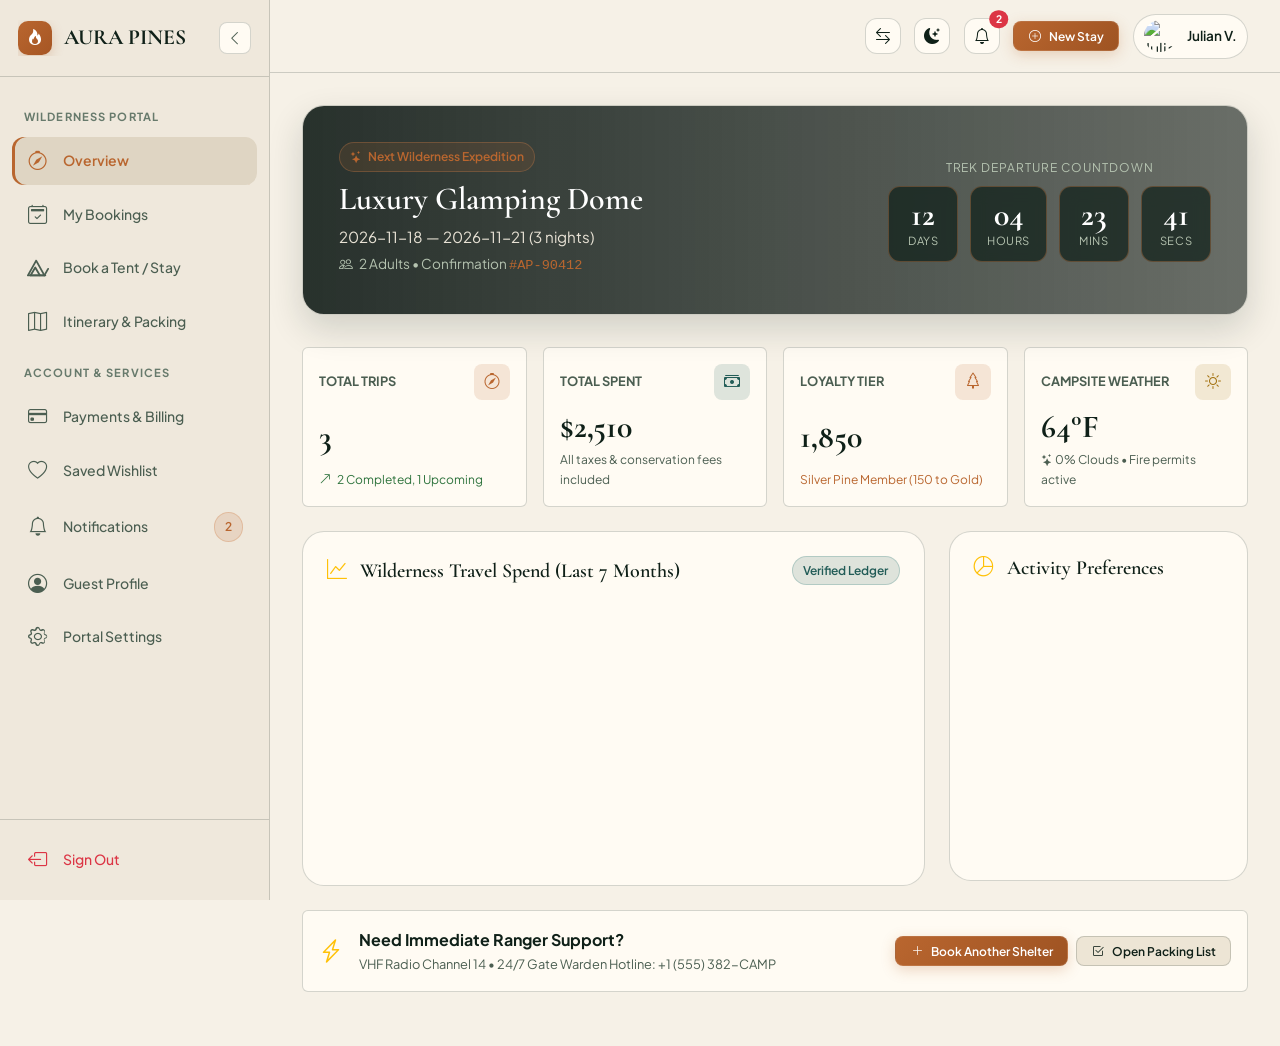
==== commit 6cb7e183: "changes" ====
--- a/dashboard.html
+++ b/dashboard.html
@@ -19,6 +19,22 @@
   <link rel="stylesheet" href="assets/css/variables.css">
   <link rel="stylesheet" href="assets/css/style.css">
   <link rel="stylesheet" href="assets/css/dashboard.css">
+
+  <!-- Immediate Auth Guard for Protected Guest Portal -->
+  <script src="assets/js/store.js"></script>
+  <script>
+    (function() {
+      try {
+        var rawUser = localStorage.getItem('aurapines_user');
+        var user = rawUser ? JSON.parse(rawUser) : null;
+        if (!user || user.isLoggedIn === false) {
+          var dest = 'dashboard.html' + (window.location.hash || '');
+          try { sessionStorage.setItem('aurapines_auth_redirect', dest); } catch(_) {}
+          window.location.replace('login.html?redirect=' + encodeURIComponent(dest));
+        }
+      } catch (err) {}
+    })();
+  </script>
 </head>
 <body>
 
@@ -71,7 +87,8 @@
         </a>
         <a href="#notifications" class="sidebar-link" data-tab="notifications" data-tooltip="Notifications">
           <i class="bi bi-bell"></i>
-          <span>Notifications <span class="camp-badge badge-ember ms-auto notif-badge-count">2</span></span>
+          <span>Notifications</span>
+          <span class="camp-badge badge-ember notif-badge-count">2</span>
         </a>
         <a href="#profile" class="sidebar-link" data-tab="profile" data-tooltip="Guest Profile">
           <i class="bi bi-person-circle"></i>
@@ -84,7 +101,7 @@
       </nav>
 
       <div class="sidebar-footer">
-        <a href="login.html" class="sidebar-link text-danger" data-tooltip="Sign Out" onclick="if(window.CampStore){window.CampStore.logout();}">
+        <a href="login.html?logout=true" class="sidebar-link text-danger" data-tooltip="Sign Out" onclick="if(window.CampStore){window.CampStore.logout();} try{sessionStorage.removeItem('aurapines_active_tab'); sessionStorage.removeItem('aurapines_auth_redirect');}catch(_){}">
           <i class="bi bi-box-arrow-left"></i>
           <span>Sign Out</span>
         </a>
@@ -135,7 +152,7 @@
                 <!-- Dynamically populated via renderNotifications() -->
               </div>
               <div class="topbar-notif-footer">
-                <a href="#notifications" id="topbarViewAllNotifsLink" class="topbar-notif-view-all">
+                <a href="#notifications" id="topbarViewAllNotifsLink" class="topbar-notif-view-all" data-tab="notifications">
                   <span>View full page alerts</span>
                   <i class="bi bi-arrow-right"></i>
                 </a>
@@ -744,7 +761,6 @@
   <!-- SCRIPTS -->
   <script src="https://cdn.jsdelivr.net/npm/bootstrap@5.3.3/dist/js/bootstrap.bundle.min.js"></script>
   <script src="assets/js/images-config.js"></script>
-  <script src="assets/js/store.js"></script>
   <script src="assets/js/main.js"></script>
   <script src="assets/js/dashboard.js"></script>
 </body>
--- a/assets/css/style.css
+++ b/assets/css/style.css
@@ -1483,6 +1483,8 @@
   will-change: transform;
   transform: translate3d(0, 0, 0);
   -webkit-transform: translate3d(0, 0, 0);
+  transform-origin: center center;
+  image-rendering: auto;
   transition: transform var(--transition-smooth);
 }
 
--- a/assets/css/dashboard.css
+++ b/assets/css/dashboard.css
@@ -111,16 +111,68 @@
   transition: all var(--transition-fast);
   white-space: nowrap;
   position: relative;
+  box-sizing: border-box;
+  width: 100%;
 }
 
 .sidebar-link i {
   font-size: 1.2rem;
   width: 24px;
+  min-width: 24px;
+  max-width: 24px;
+  height: 24px;
   text-align: center;
   flex-shrink: 0;
   display: inline-flex;
   align-items: center;
   justify-content: center;
+}
+
+.sidebar-link > span:not(.camp-badge) {
+  flex-grow: 1;
+  min-width: 0;
+}
+
+.sidebar-link .notif-badge-count {
+  margin-inline-start: auto !important;
+  margin-inline-end: 0 !important;
+  flex-shrink: 0;
+}
+
+/* RTL Specific Sidebar Navigation & Link Alignments */
+[dir="rtl"] .sidebar-header {
+  flex-direction: row;
+  justify-content: space-between;
+}
+
+[dir="rtl"] .sidebar-brand {
+  flex-direction: row;
+  gap: 0.75rem;
+}
+
+[dir="rtl"] .sidebar-nav {
+  direction: rtl;
+}
+
+[dir="rtl"] .nav-category-label {
+  text-align: right;
+}
+
+[dir="rtl"] .sidebar-link {
+  flex-direction: row;
+  justify-content: flex-start;
+  direction: rtl;
+  text-align: right;
+}
+
+[dir="rtl"] .sidebar-link i {
+  margin: 0;
+  flex-shrink: 0;
+}
+
+[dir="rtl"] .sidebar-link > span:not(.camp-badge) {
+  text-align: right;
+  direction: rtl;
 }
 
 /* Custom Tent Icon Extension for Bootstrap Icons */
@@ -161,7 +213,7 @@
 }
 
 .sidebar-footer {
-  padding: 1rem 1.15rem;
+  padding: 1rem 0.75rem;
   border-top: 1px solid var(--border-color);
 }
 
@@ -207,8 +259,10 @@
   padding: 0.75rem 0;
 }
 
-.dashboard-sidebar.collapsed .sidebar-link span {
-  display: none;
+.dashboard-sidebar.collapsed .sidebar-link span,
+.dashboard-sidebar.collapsed .sidebar-link .camp-badge,
+.dashboard-sidebar.collapsed .sidebar-link .notif-badge-count {
+  display: none !important;
 }
 
 .dashboard-sidebar.collapsed .sidebar-link i {
@@ -216,9 +270,15 @@
 }
 
 .dashboard-sidebar.collapsed .sidebar-link.active {
-  box-shadow: none;
+  box-shadow: inset 0 0 0 1.5px var(--accent-primary);
   background-color: var(--accent-subtle);
-  border: 1px solid var(--accent-primary);
+  border: none;
+}
+
+.dashboard-sidebar.collapsed .sidebar-nav {
+  overflow-x: visible;
+  overflow-y: visible;
+  padding: 1.15rem 0.5rem;
 }
 
 .dashboard-sidebar.collapsed .sidebar-footer {
@@ -256,51 +316,6 @@
   transform: translateY(-50%) translateX(0);
 }
 
-/* Auto-Reveal Hover Expansion (Desktop Mini-Variant Peek) */
-@media (min-width: 992px) {
-  .dashboard-sidebar.collapsed:hover {
-    width: 270px;
-    box-shadow: 0 12px 36px rgba(0, 0, 0, 0.22);
-    z-index: 1050;
-  }
-
-  .dashboard-sidebar.collapsed:hover .sidebar-header {
-    flex-direction: row;
-    justify-content: space-between;
-    padding: 1.25rem 1.15rem;
-  }
-
-  .dashboard-sidebar.collapsed:hover .sidebar-brand {
-    justify-content: flex-start;
-  }
-
-  .dashboard-sidebar.collapsed:hover .sidebar-brand span {
-    display: inline;
-  }
-
-  .dashboard-sidebar.collapsed:hover .nav-category-label {
-    display: block;
-  }
-
-  .dashboard-sidebar.collapsed:hover .sidebar-link {
-    justify-content: flex-start;
-    padding: 0.75rem 0.85rem;
-  }
-
-  .dashboard-sidebar.collapsed:hover .sidebar-link span {
-    display: inline;
-  }
-
-  .dashboard-sidebar.collapsed:hover .sidebar-link::after {
-    display: none;
-  }
-
-  .dashboard-sidebar.collapsed:hover .sidebar-footer {
-    padding: 1rem 1.15rem;
-    justify-content: flex-start;
-  }
-}
-
 /* Mobile Backdrop */
 .sidebar-backdrop {
   position: fixed;
